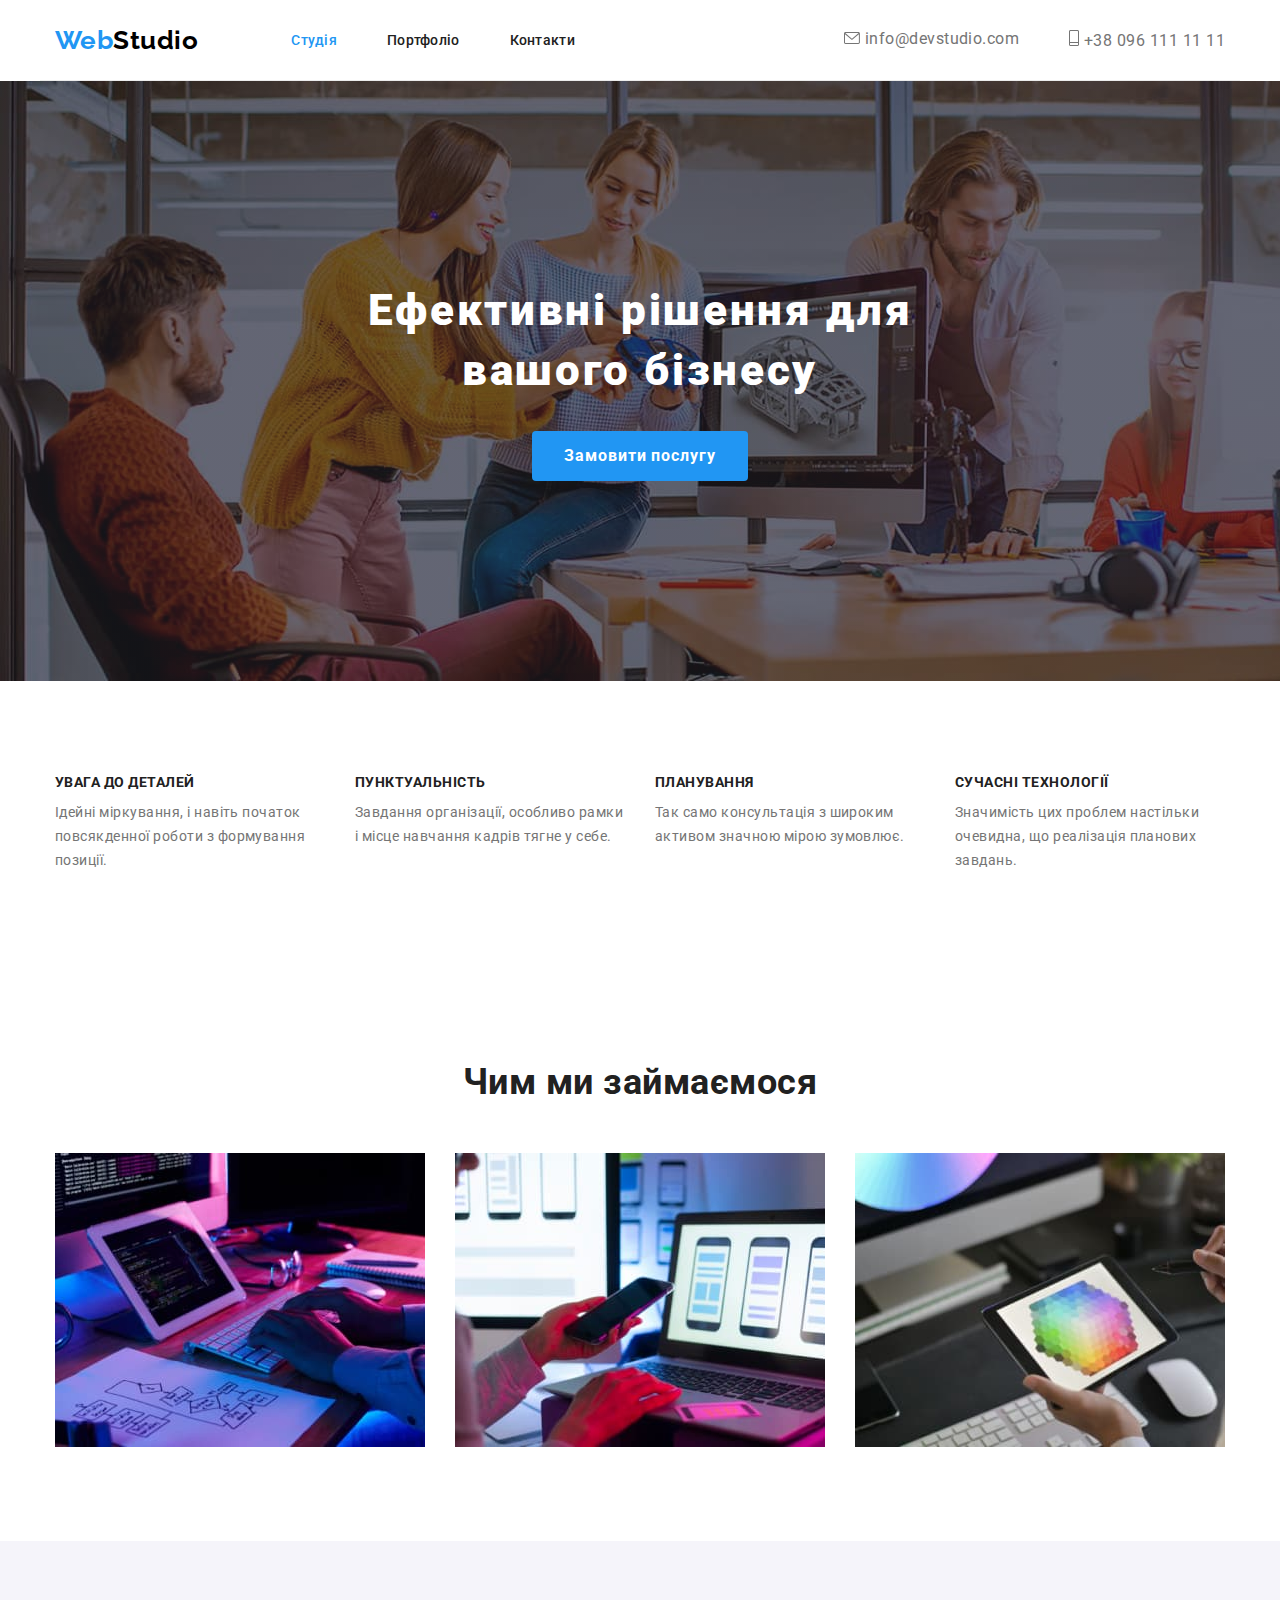
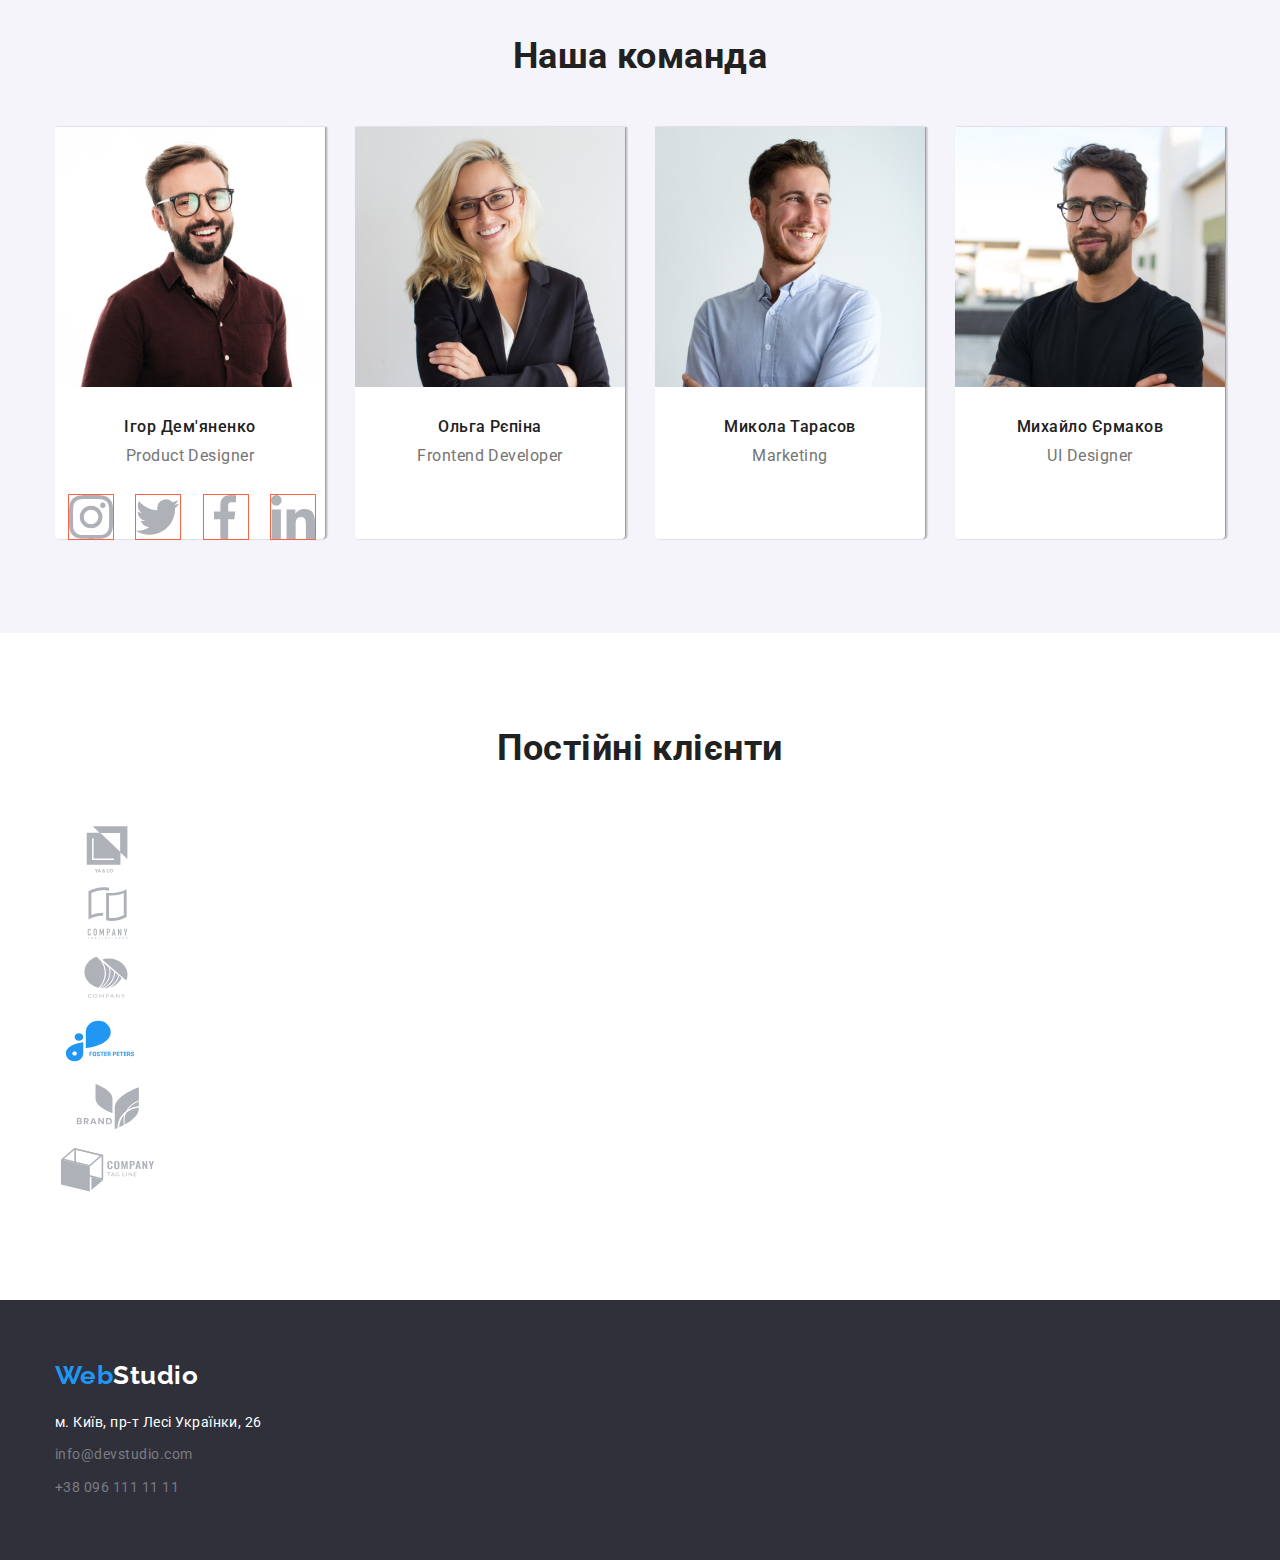
==== index.html @ 28a8addd "svg" ====
<!DOCTYPE html>
<html lang="uk">
  <head>
    <meta charset="UTF-8" />
    <meta http-equiv="X-UA-Compatible" content="IE=edge" />
    <meta name="viewport" content="width=device-width, initial-scale=1.0" />
    <title>Головна</title>
    <link
      href="https://fonts.googleapis.com/css2?family=Raleway:wght@700&family=Roboto:wght@400;500;700;900&display=swap"
      rel="stylesheet"
    />
    <link
      rel="stylesheet"
      href="https://cdnjs.cloudflare.com/ajax/libs/modern-normalize/1.1.0/modern-normalize.min.css"
    />
    <link rel="stylesheet" href="./css/styles.css" />
  </head>
  <body>
    <!--headline-->
    <header>
      <div class="container main-nav">
        <!-- container -->
        <!-- <nav> -->
        <a href="index.html" class="logo">
          Web<span class="logoheader">Studio</span>
        </a>
        <ul class="site-nav">
          <li class="item">
            <a href="index.html" class="link current">Студія</a>
          </li>
          <li class="item">
            <a href="portfolio.html" class="link">Портфоліо</a>
          </li>
          <li class="item">
            <a href="" class="link">Контакти</a>
          </li>
        </ul>
        <!-- </nav> -->
        <ul class="site-nav-contact">
          <li class="contact-nav">
            <svg width="16px" height="12px"><use href="./images/icons.svg#icon-envelope-1"></use></svg>
            <a href="mailto:info@devstudio.com" class="contact">
              info@devstudio.com</a
            >
          </li>
          <li class="contact-nav">
            <svg width="10px" height="16px"><use href="./images/icons.svg#icon-mob2"></use></svg>
            <a href="tel:+380961111111" class="contact">+38 096 111 11 11</a>
          </li>
        </ul>
      </div>
    </header>
    <!--герой-->
    <main>
      <section class="primary-hero">
        <div class="container">
          <h1 class="hero">Ефективні рішення для<br />вашого бізнесу</h1>
          <button type="button" class="hero-button">Замовити послугу</button>
        </div>
      </section>
      <!--main-->
      <section>
        <div class="container">
          <h2 class="visually-hidden">Наші переваги</h2>
          <ul class="advantage">
            <li class="advantage-item">
              <h3 class="title">УВАГА ДО ДЕТАЛЕЙ</h3>
              <p class="text">
                Ідейні міркування, і навіть початок повсякденної роботи з
                формування позиції.
              </p>
            </li>
            <li class="advantage-item">
              <h3 class="title">ПУНКТУАЛЬНІСТЬ</h3>
              <p class="text">
                Завдання організації, особливо рамки і місце навчання кадрів
                тягне у себе.
              </p>
            </li>
            <li class="advantage-item">
              <h3 class="title">ПЛАНУВАННЯ</h3>
              <p class="text">
                Так само консультація з широким активом значною мірою зумовлює.
              </p>
            </li>
            <li class="advantage-item">
              <h3 class="title">СУЧАСНІ ТЕХНОЛОГІЇ</h3>
              <p class="text">
                Значимість цих проблем настільки очевидна, що реалізація
                планових завдань.
              </p>
            </li>
          </ul>
        </div>
      </section>

      <!--specialization-->
      <section>
        <div class="container main-headline">
          <h2 class="headline">Чим ми займаємося</h2>
          <ul class="images-work">
            <li class="images-work-item">
              <img src="images/komp1.jpg" alt="комп'ютер" width="370" />
            </li>
            <li class="images-work-item">
              <img src="images/nout2.jpg" alt="ноутбук" width="370" />
            </li>
            <li class="images-work-item">
              <img src="images/planshet3.jpg" alt="планшет" width="370" />
            </li>
          </ul>
        </div>
      </section>
      <!--people-->
      <section class="t-person">
        <!-- <section class="team"> -->
        <div class="container">
          <h2 class="headline">Наша команда</h2>
          <ul class="team">
            <li class="team-person">
              <!-- <div clas="team-thumb"> -->
              <img
                src="images/demyanenko4.jpg"
                alt="Ігор Дем'яненко"
                width="270"
              />
              <h3 class="person-name">Ігор Дем'яненко</h3>
              <p class="position">Product Designer</p>
<!-- <div class=""> -->
              <ul class="network">
                <li class="item-network"> 
                  
                     <svg width="44px" height="44px">
                      <use href="./images/icons.svg#icon-instagram1">
                      </use> 
                   </svg>
                
                </li>

               
                  <li class="item-network"> 
                    <svg width="44px" height="44px">
                        <use href="./images/icons.svg#icon-tvitter2">
                        </use> 
                     </svg>
                  </li>
                  <li class="item-network"> 
                    <svg width="44px" height="44px">
                        <use href="./images/icons.svg#icon-facebook3">
                        </use> 
                     </svg>
                  </li>
                  <li class="item-network">
                  <svg width="44px" height="44px">
                    <use href="./images/icons.svg#icon-linkedin4">
                    </use> 
                 </svg>
              </li>

<!-- </div> -->

              </ul>  
            <!-- </div> -->








            </li>
            <li class="team-person">
              <img src="images/repina1.jpg" alt="Ольга Рєпіна" width="270" />
              <h3 class="person-name">Ольга Рєпіна</h3>
              <p class="position">Frontend Developer</p>
            </li>
            <li class="team-person">
              <img src="images/tarasov2.jpg" alt="Микола Тарасов" width="270" />
              <h3 class="person-name">Микола Тарасов</h3>
              <p class="position">Marketing</p>
            </li>
            <li class="team-person">
              <img
                src="images/yermakov3.jpg"
                alt="Михайло Єрмаков"
                width="270"
              />
              <h3 class="person-name">Михайло Єрмаков</h3>
              <p class="position">UI Designer</p>
            </li>
          </ul>
        </div>
      </section>



      <section>
        <div class="container">
          <h2 class="headline">Постійні клієнти</h2>
            <ul class="customers">
            <li clas="item-customers"> 
              <svg class="logo-customers" width="106px" height="60px">
                  <use href="./images/icons.svg#icon-Logo1">
                  </use> 
               </svg>
            </li>
            <li clas="item-customers"> 
              <svg class="logo-customers" width="106px" height="60px">
                  <use href="./images/icons.svg#icon-Logo2">
                  </use> 
               </svg>
            </li>  
            <li clas="item-customers"> 
              <svg class="logo-customers" width="106px" height="60px">
                  <use href="./images/icons.svg#icon-Logo3">
                  </use> 
               </svg>
            </li> 
            <li clas="item-customers"> 
              <svg class="logo-customers" width="106px" height="60px">
                  <use href="./images/icons.svg#icon-Logo4">
                  </use> 
               </svg>
            </li> 
            <li clas="item-customers"> 
              <svg class="logo-customers" width="106px" height="60px">
                  <use href="./images/icons.svg#icon-Logo5">
                  </use> 
               </svg>
            </li> 
            <li clas="item-customers"> 
              <svg class="logo-customers" width="106px" height="60px">
                  <use href="./images/icons.svg#icon-Logo6">
                  </use> 
               </svg>
            </li> 


              </div>
      </section> 



    </main>
    <!--footer-->
    <footer class="footer">
      <div class="container cont-footer">
        <p class="logo">Web<span class="logofooter">Studio</span></p>
        <address class="address">
          <ul>
            <li>
              <p class="addressfooter">м. Київ, пр-т Лесі Українки, 26</p>
            </li>
            <li>
              <a href="mailto:info@devstudio.com" class="contactfooter">
                info@devstudio.com
              </a>
            </li>
            <li>
              <a href="tel:+380961111111" class="contactfooter-tel"
                >+38 096 111 11 11
              </a>
            </li>
          </ul>
        </address>
      </div>
    </footer>
  </body>
</html>
---- css/styles.css ----
body {
  color: #757575;
  letter-spacing: 0.03em;
  background-color: #ffffff;
  font-family: Roboto, sans-serif;
  border: 0;
  margin: 0;
}

.container {
  margin-left: auto;
  margin-right: auto;
  width: 1200px;
  padding-left: 15px;
  padding-right: 15px;
}

.main-nav {
  display: flex;
  align-items: center;
  border-bottom: 1px solid #ececec;
  margin: auto;
  width: 1200px;
}
img {
  display: block;
  max-width: 100%;
  height: auto;
}

section {
  padding-top: 94px;
  padding-bottom: 94px;
}
ul,
p,
h2 {
  padding: 0;
  margin: 0;
  list-style: none;
}

.link,
.logo,
.contact,
.logofooter,
.contactfooter,
.contactfooter-tel {
  text-decoration: none;
}
:root {
  /* основний колір */
  --title-color: #212121;

  /* колір герой */
  --hero-color: #ffffff;

  /* акцент колір */
  --accent-color: #2196f3;

  /* color fon hero */
  --background-color-hero: #2f303a;

  /* fon doka color*/
  --bg-color: #f5f4fa;

  --item-work-gap: 30px;
}
.site-nav .link.current {
  color: var(--accent-color);
}
.site-nav .item {
  margin-right: 50px;
}
.site-nav .item:last-child {
  margin-right: 0;
}
.site-nav {
  display: flex;
  margin-left: 93px;
  font-weight: 500;
  font-size: 14px;
  line-height: 1, 14;
  letter-spacing: 0.02em;
}
.logo {
  color: var(--accent-color);
  font-family: "Raleway";
  font-weight: 700;
  font-size: 26px;
  line-height: 1.19;
}
.logoheader {
  color: #000000;
}

.link {
  color: var(--title-color);
  padding: 32px 0;
  display: block;
}
.site-nav-contact {
  display: flex;
  margin-left: auto;
}
.site-nav-contact .contact-nav + .contact-nav {
  margin-left: 50px;
}
.contact {
  color: var(--text-color);
  padding: 32px 0;
}

.footer {
  background-color: var(--background-color-hero);
}
.link:hover,
.link:focus,
.contact:hover,
.contact:focus {
  color: var(--accent-color);
  cursor: pointer;
}
.button-portfolio:hover,
.button-portfolio:focus {
  color: var(--hero-color);
  background-color: var(--accent-color);
  cursor: pointer;
}
.headline {
  margin-top: 0;
  margin-bottom: 50px;
  color: var(--title-color);
  font-weight: 700;
  font-size: 36px;
  line-height: 1.17;
  text-align: center;
}
.primary-hero {
  text-align: center;
  background-color: var(--background-color-hero);
  padding: 200px 0;
  height: 600px;
  max-width: 1600px;
  margin-left: auto;
  margin-right: auto;
  background-image: linear-gradient(
      to right,
      rgba(47, 48, 58, 0.4),
      rgba(47, 48, 58, 0.4)
    ),
    url("../images/hero.jpg");
}

.hero {
  margin-bottom: 0;
  margin-top: 0;
  color: var(--hero-color);
  font-weight: 900;
  font-size: 44px;
  line-height: 1.36;
  letter-spacing: 0.06em;
  text-align: center;
}
.hero-button {
  padding: 10px 32px;
  margin-top: 30px;
  font-family: Roboto, sans-serif;
  cursor: pointer;
  color: var(--hero-color);
  background-color: var(--accent-color);
  border: var(--accent-color);
  font-weight: 700;
  font-size: 16px;
  line-height: 1.88;
  letter-spacing: 0.06em;
  border-radius: 4px;
}

.hero-button:hover,
.hero-button:focus {
  background-color: #188ce8;
  border: #188ce8;
}
.images-work {
  display: flex;
  justify-content: center;
}
.images-work-item {
  margin-right: 30px;
}
.images-work-item:nth-child(3n) {
  margin-right: 0;
}
.team {
  display: flex;
}
.team-person {
  background-color: var(--hero-color);
  border: 0;
  border-radius: 0px 0px 4px 4px;
  margin-right: 30px;
  box-shadow: 1px 0px 2px rgba(0, 0, 0, 0.2), 1px 0px 1px rgba(0, 0, 0, 0.14),
    3px 0px 1px rgba(0, 0, 0, 0.12);
}
.team-person:nth-child(4n) {
  margin-right: 0;
}
.advantage {
  display: flex;
}
.advantage-item {
  width: 270px;
  margin-right: 30px;
}
.advantage-item:nth-child(4n) {
  margin-right: 0;
}
.person-name {
  margin-top: 30px;
  margin-bottom: 0;
  color: var(--title-color);
  font-weight: 500;
  font-size: 16px;
  line-height: 1.19;
  text-align: center;
}
.position {
  margin-top: 10px;
  margin-bottom: 30px;
  color: var(--text-color);
  font-size: 16px;
  line-height: 1.19;
  text-align: center;
}
.project-name {
  color: var(--title-color);
  font-weight: 700;
  font-size: 18px;
  line-height: 2;
  letter-spacing: 0.06em;
}
.project-example {
  color: var(--text-color);
  font-size: 16px;
  line-height: 1.88;
  margin-top: 4px;
}
/* logofooter*/
.logofooter {
  color: #ffffff;
  font-family: "Raleway";
  font-weight: 700;
  font-size: 26px;
  line-height: 1.19;
}

.logoweb {
  color: var(--accent-color);
}
.contactfooter {
  display: inline-block;
  color: #ffffff60;
  font-size: 14px;
  line-height: 1.71;
  margin-bottom: 9px;
  border: 0;
}
.addressfooter {
  color: #ffffff;
  font-size: 14px;
  line-height: 1.71;
  margin: 0;
  margin-bottom: 9px;
  display: inline-block;
  border: 0;
}
.address {
  margin-top: 20px;
  font-style: normal;
}
.button-portfolio {
  padding: 6px 22px;
  font-family: Roboto, sans-serif;
  color: var(--title-color);
  background-color: var(--bg-color);
  font-weight: 500;
  font-size: 16px;
  line-height: 1.63;
  border: 0;
  border-radius: 4px;
  box-shadow: 0 4px 4px 0 rgba(0, 0, 0, 25%);
}
.main-bt-portfolio {
  margin-bottom: 50px;
}
.bt-portfolio > .main-bt-portfolio:not(:last-child) {
  margin-right: 8px;
}
.title {
  margin-top: 0;
  margin-bottom: 10px;
  color: var(--title-color);
  font-weight: 700;
  font-size: 14px;
  line-height: 1.14;
}
.text {
  margin-top: 0;
  margin-bottom: 0;
  font-size: 14px;
  line-height: 1.71;
}
.visually-hidden {
  position: absolute;
  white-space: nowrap;
  width: 1px;
  height: 1px;
  overflow: hidden;
  border: 0;
  padding: 0;
  clip: rect(0 0 0 0);
  clip-path: inset(50%);
  margin: -1px;
}
.bt-portfolio {
  display: flex;
  justify-content: center;
}
.work {
  display: flex;
  flex-wrap: wrap;
  padding: 0;
  margin: 0;
  margin-left: calc(-1 * var(--item-work-gap));
  margin-top: calc(-1 * var(--item-work-gap));
}

.item-work {
  flex-basis: calc(100% / 3 - var(--item-work-gap));
  margin-left: var(--item-work-gap);
  margin-top: var(--item-work-gap);
}
.work-name {
  padding: 20px 24px;
}

.card {
  border: 1px solid #eeeeee;
}

.footer {
  margin-left: auto;
  margin-right: auto;
  max-width: 1600px;
}
.t-person {
  background-color: var(--bg-color);
  max-width: 1600px;
  margin-left: auto;
  margin-right: auto;
}
.cont-footer {
  padding-top: 60px;
  padding-bottom: 60px;
}
.contactfooter-tel {
  display: inline-block;
  color: #ffffff60;
  font-size: 14px;
  line-height: 1.71;
  /* padding-topm: 9px; */
  border: 0;
}
.contactfooter:hover,
.contactfooter:focus,
.contactfooter-tel:hover,
.contactfooter-tel:focus {
  cursor: pointer;
  color: #ffffff;
}
.network {
  display: flex;
}
.item-network {
  margin: auto;
  width: 44px;
  height: 44px;
  outline: 1px solid tomato;
  margin-right: 10px;
}
.item-network:ntn-child(4n) {
  margin-right: 0;
}

/* .customers {
  display: flex;
  margin-left: auto;
  margin-right: auto;
}
.item-customers {
  display: flex;
  width: 170px;
  height: 92px;
  border: 1px #afb1b8;
  border-radius: 4px;
  margin-right: 30px;
  
}

.item-customers:ntn-child(6n) {
  margin-right: 0;
}  
.logo-customers {
  display: flex;
  width: 170px;
  height: 92px;
  border: 1px #afb1b8;
  border-radius: 4px;
  margin-right: 30px;
} */

/* <!-- li clas=""> 
<svg class="" width="20px" height="16px">
    <use href="./images/icons.svg#icon-tvitter2">
    </use> 
 </svg>
</li>
<li clas=""> 
<svg class="" width="10px" height="20px">
    <use href="./images/icons.svg#icon-facebook3">
    </use> 
 </svg>
</li>
<li clas=""> 
<svg class="" width="20px" height="20px">
    <use href="./images/icons.svg#icon-linkedin4">
    </use> 
 </svg>
</li>  --> */
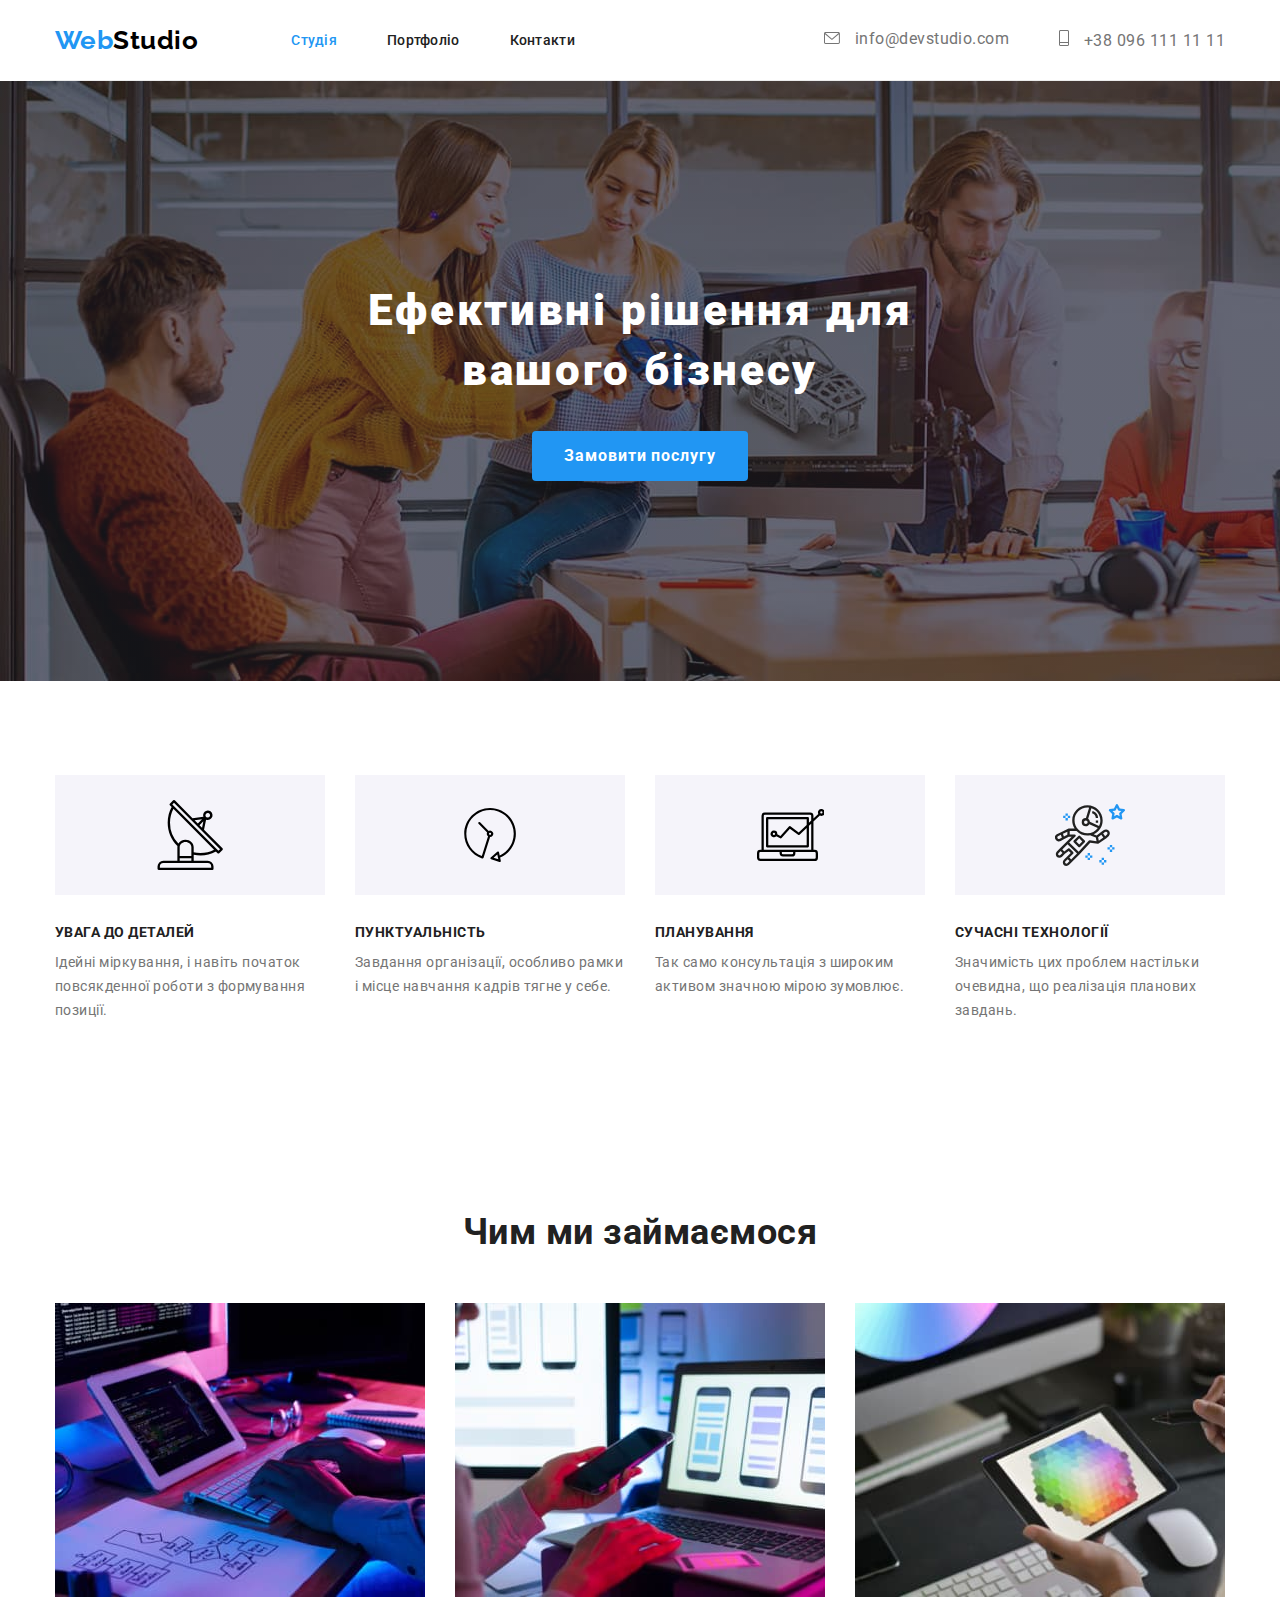
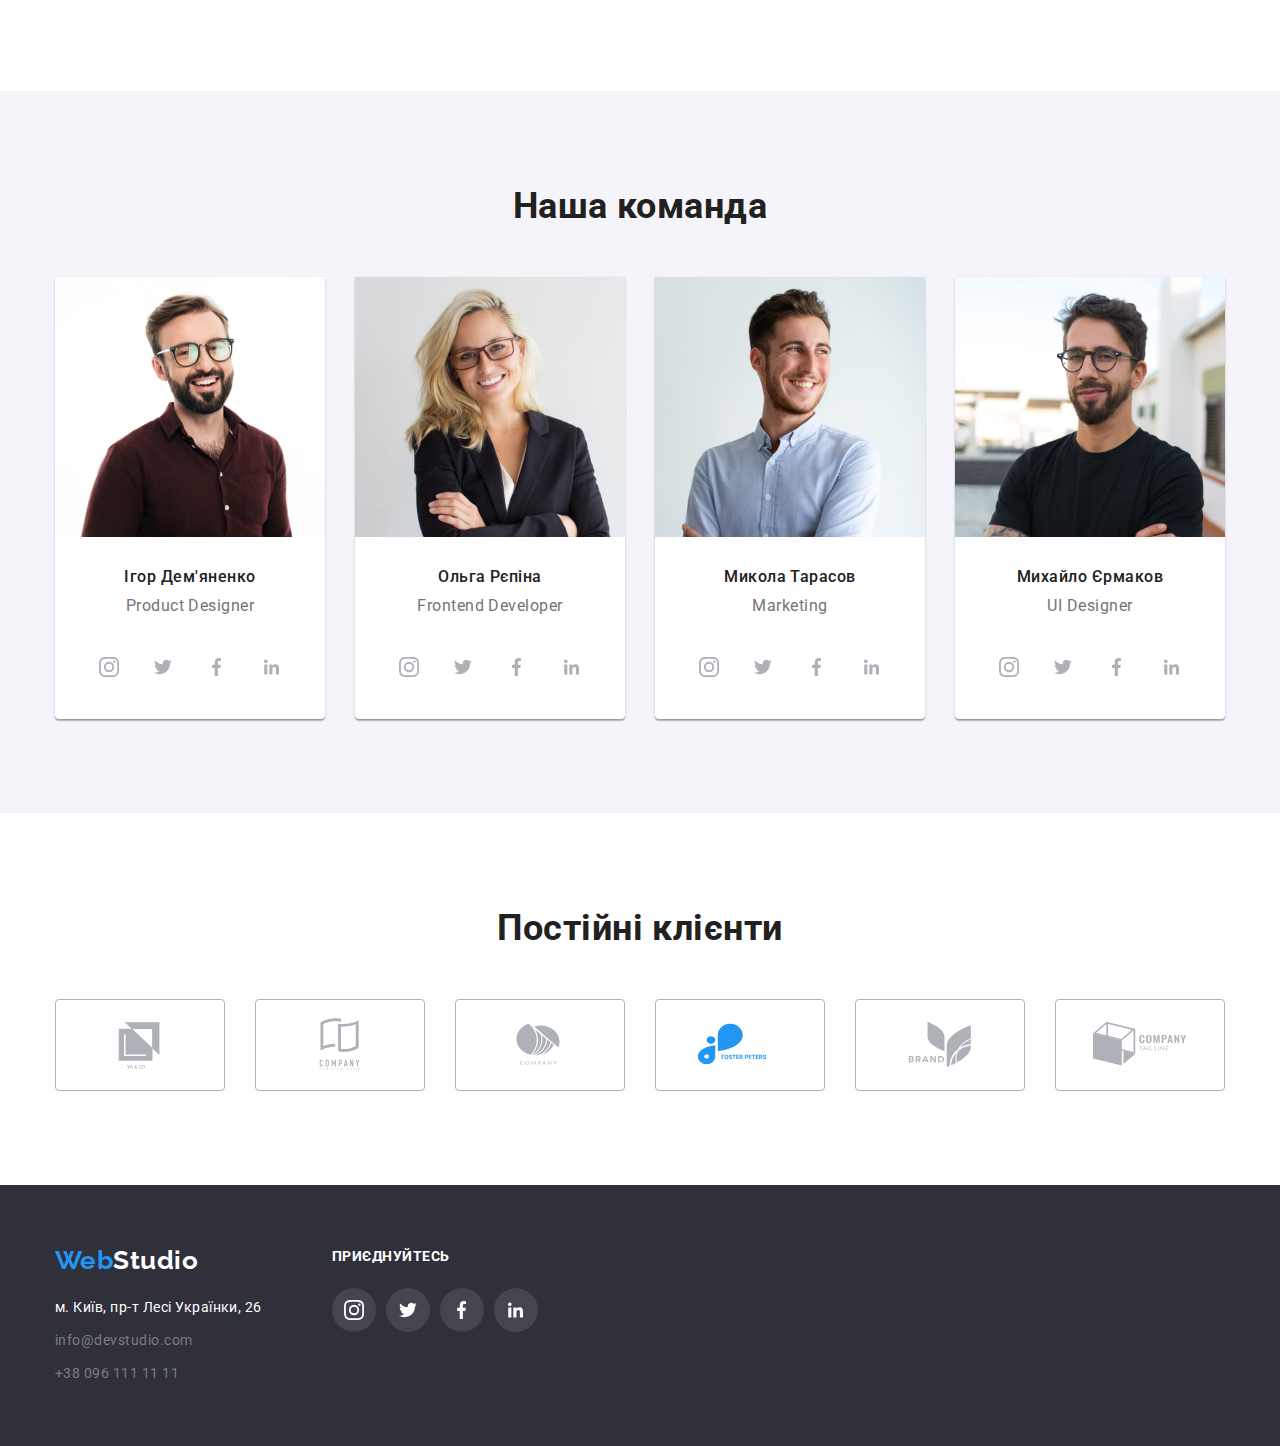
==== commit 5f353b09: "prefinal" ====
--- a/index.html
+++ b/index.html
@@ -38,13 +38,17 @@
         <!-- </nav> -->
         <ul class="site-nav-contact">
           <li class="contact-nav">
-            <svg width="16px" height="12px"><use href="./images/icons.svg#icon-envelope-1"></use></svg>
+            <svg class="contact-top" width="16px" height="12px">
+              <use href="./images/icons.svg#icon-envelope-1"></use>
+            </svg>
             <a href="mailto:info@devstudio.com" class="contact">
               info@devstudio.com</a
             >
           </li>
           <li class="contact-nav">
-            <svg width="10px" height="16px"><use href="./images/icons.svg#icon-mob2"></use></svg>
+            <svg class="contact-top" width="10px" height="16px">
+              <use href="./images/icons.svg#icon-mob2"></use>
+            </svg>
             <a href="tel:+380961111111" class="contact">+38 096 111 11 11</a>
           </li>
         </ul>
@@ -64,31 +68,63 @@
           <h2 class="visually-hidden">Наші переваги</h2>
           <ul class="advantage">
             <li class="advantage-item">
-              <h3 class="title">УВАГА ДО ДЕТАЛЕЙ</h3>
-              <p class="text">
-                Ідейні міркування, і навіть початок повсякденної роботи з
-                формування позиції.
-              </p>
+              <div class="thumb">
+                <div class="thumb-advantage">
+                  <svg class="picture" width="70px" height="70px">
+                    <use href="./images/icons.svg#icon-antena1"></use>
+                  </svg>
+                </div>
+                <h3 class="title">УВАГА ДО ДЕТАЛЕЙ</h3>
+                <p class="text">
+                  Ідейні міркування, і навіть початок повсякденної роботи з
+                  формування позиції.
+                </p>
+              </div>
             </li>
             <li class="advantage-item">
-              <h3 class="title">ПУНКТУАЛЬНІСТЬ</h3>
-              <p class="text">
-                Завдання організації, особливо рамки і місце навчання кадрів
-                тягне у себе.
-              </p>
-            </li>
+              <div class="thumb">
+                <div class="thumb-advantage">
+                  <svg class="picture" width="70px" height="54px">
+                    <use href="./images/icons.svg#icon-watch2"></use>
+                  </svg>
+                </div>
+                <h3 class="title">ПУНКТУАЛЬНІСТЬ</h3>
+                <p class="text">
+                  Завдання організації, особливо рамки і місце навчання кадрів
+                  тягне у себе.
+                </p>
+              </div>
+            </li>
+
             <li class="advantage-item">
-              <h3 class="title">ПЛАНУВАННЯ</h3>
-              <p class="text">
-                Так само консультація з широким активом значною мірою зумовлює.
-              </p>
-            </li>
+              <div class="thumb">
+                <div class="thumb-advantage">
+                  <svg class="picture" width="67px" height="70px">
+                    <use href="./images/icons.svg#icon-monitor3"></use>
+                  </svg>
+                </div>
+                <h3 class="title">ПЛАНУВАННЯ</h3>
+                <p class="text">
+                  Так само консультація з широким активом значною мірою
+                  зумовлює.
+                </p>
+              </div>
+            </li>
+
             <li class="advantage-item">
-              <h3 class="title">СУЧАСНІ ТЕХНОЛОГІЇ</h3>
-              <p class="text">
-                Значимість цих проблем настільки очевидна, що реалізація
-                планових завдань.
-              </p>
+              <div class="thumb">
+                <div class="thumb-advantage">
+                  <svg class="picture" width="70px" height="70px">
+                    <use href="./images/icons.svg#icon-astronaut4"></use>
+                  </svg>
+                </div>
+
+                <h3 class="title">СУЧАСНІ ТЕХНОЛОГІЇ</h3>
+                <p class="text">
+                  Значимість цих проблем настільки очевидна, що реалізація
+                  планових завдань.
+                </p>
+              </div>
             </li>
           </ul>
         </div>
@@ -113,12 +149,11 @@
       </section>
       <!--people-->
       <section class="t-person">
-        <!-- <section class="team"> -->
         <div class="container">
           <h2 class="headline">Наша команда</h2>
+
           <ul class="team">
             <li class="team-person">
-              <!-- <div clas="team-thumb"> -->
               <img
                 src="images/demyanenko4.jpg"
                 alt="Ігор Дем'яненко"
@@ -126,59 +161,89 @@
               />
               <h3 class="person-name">Ігор Дем'яненко</h3>
               <p class="position">Product Designer</p>
-<!-- <div class=""> -->
+
               <ul class="network">
-                <li class="item-network"> 
-                  
-                     <svg width="44px" height="44px">
-                      <use href="./images/icons.svg#icon-instagram1">
-                      </use> 
-                   </svg>
-                
-                </li>
-
-               
-                  <li class="item-network"> 
-                    <svg width="44px" height="44px">
-                        <use href="./images/icons.svg#icon-tvitter2">
-                        </use> 
-                     </svg>
-                  </li>
-                  <li class="item-network"> 
-                    <svg width="44px" height="44px">
-                        <use href="./images/icons.svg#icon-facebook3">
-                        </use> 
-                     </svg>
-                  </li>
-                  <li class="item-network">
-                  <svg width="44px" height="44px">
-                    <use href="./images/icons.svg#icon-linkedin4">
-                    </use> 
-                 </svg>
-              </li>
-
-<!-- </div> -->
-
-              </ul>  
-            <!-- </div> -->
-
-
-
-
-
-
-
-
+                <li class="item-network">
+                  <svg class="logo-network" width="20px" height="20px">
+                    <use href="./images/icons.svg#icon-instagram1"></use>
+                  </svg>
+                </li>
+
+                <li class="item-network">
+                  <svg class="logo-network" width="20px" height="16px">
+                    <use href="./images/icons.svg#icon-tvitter2"></use>
+                  </svg>
+                </li>
+                <li class="item-network">
+                  <svg class="logo-network" width="10px" height="20px">
+                    <use href="./images/icons.svg#icon-facebook3"></use>
+                  </svg>
+                </li>
+                <li class="item-network">
+                  <svg class="logo-network" width="15px" height="20px">
+                    <use href="./images/icons.svg#icon-linkedin4"></use>
+                  </svg>
+                </li>
+              </ul>
             </li>
             <li class="team-person">
               <img src="images/repina1.jpg" alt="Ольга Рєпіна" width="270" />
               <h3 class="person-name">Ольга Рєпіна</h3>
               <p class="position">Frontend Developer</p>
-            </li>
+
+              <ul class="network">
+                <li class="item-network">
+                  <svg class="logo-network" width="20px" height="20px">
+                    <use href="./images/icons.svg#icon-instagram1"></use>
+                  </svg>
+                </li>
+
+                <li class="item-network">
+                  <svg class="logo-network" width="20px" height="16px">
+                    <use href="./images/icons.svg#icon-tvitter2"></use>
+                  </svg>
+                </li>
+                <li class="item-network">
+                  <svg class="logo-network" width="10px" height="20px">
+                    <use href="./images/icons.svg#icon-facebook3"></use>
+                  </svg>
+                </li>
+                <li class="item-network">
+                  <svg class="logo-network" width="15px" height="20px">
+                    <use href="./images/icons.svg#icon-linkedin4"></use>
+                  </svg>
+                </li>
+              </ul>
+            </li>
+
             <li class="team-person">
               <img src="images/tarasov2.jpg" alt="Микола Тарасов" width="270" />
               <h3 class="person-name">Микола Тарасов</h3>
               <p class="position">Marketing</p>
+
+              <ul class="network">
+                <li class="item-network">
+                  <svg class="logo-network" width="20px" height="20px">
+                    <use href="./images/icons.svg#icon-instagram1"></use>
+                  </svg>
+                </li>
+
+                <li class="item-network">
+                  <svg class="logo-network" width="20px" height="16px">
+                    <use href="./images/icons.svg#icon-tvitter2"></use>
+                  </svg>
+                </li>
+                <li class="item-network">
+                  <svg class="logo-network" width="10px" height="20px">
+                    <use href="./images/icons.svg#icon-facebook3"></use>
+                  </svg>
+                </li>
+                <li class="item-network">
+                  <svg class="logo-network" width="15px" height="20px">
+                    <use href="./images/icons.svg#icon-linkedin4"></use>
+                  </svg>
+                </li>
+              </ul>
             </li>
             <li class="team-person">
               <img
@@ -188,82 +253,126 @@
               />
               <h3 class="person-name">Михайло Єрмаков</h3>
               <p class="position">UI Designer</p>
+              <ul class="network">
+                <li class="item-network">
+                  <svg class="logo-network" width="20px" height="20px">
+                    <use href="./images/icons.svg#icon-instagram1"></use>
+                  </svg>
+                </li>
+
+                <li class="item-network">
+                  <svg class="logo-network" width="20px" height="16px">
+                    <use href="./images/icons.svg#icon-tvitter2"></use>
+                  </svg>
+                </li>
+                <li class="item-network">
+                  <svg class="logo-network" width="10px" height="20px">
+                    <use href="./images/icons.svg#icon-facebook3"></use>
+                  </svg>
+                </li>
+                <li class="item-network">
+                  <svg class="logo-network" width="15px" height="20px">
+                    <use href="./images/icons.svg#icon-linkedin4"></use>
+                  </svg>
+                </li>
+              </ul>
             </li>
           </ul>
         </div>
       </section>
-
-
 
       <section>
         <div class="container">
           <h2 class="headline">Постійні клієнти</h2>
-            <ul class="customers">
-            <li clas="item-customers"> 
-              <svg class="logo-customers" width="106px" height="60px">
-                  <use href="./images/icons.svg#icon-Logo1">
-                  </use> 
-               </svg>
-            </li>
-            <li clas="item-customers"> 
-              <svg class="logo-customers" width="106px" height="60px">
-                  <use href="./images/icons.svg#icon-Logo2">
-                  </use> 
-               </svg>
-            </li>  
-            <li clas="item-customers"> 
-              <svg class="logo-customers" width="106px" height="60px">
-                  <use href="./images/icons.svg#icon-Logo3">
-                  </use> 
-               </svg>
-            </li> 
-            <li clas="item-customers"> 
-              <svg class="logo-customers" width="106px" height="60px">
-                  <use href="./images/icons.svg#icon-Logo4">
-                  </use> 
-               </svg>
-            </li> 
-            <li clas="item-customers"> 
-              <svg class="logo-customers" width="106px" height="60px">
-                  <use href="./images/icons.svg#icon-Logo5">
-                  </use> 
-               </svg>
-            </li> 
-            <li clas="item-customers"> 
-              <svg class="logo-customers" width="106px" height="60px">
-                  <use href="./images/icons.svg#icon-Logo6">
-                  </use> 
-               </svg>
-            </li> 
-
-
-              </div>
-      </section> 
-
-
-
+          <ul class="customers">
+            <li class="item-customers">
+              <svg class="logo-customers" width="106px" height="60px">
+                <use href="./images/icons.svg#icon-Logo1"></use>
+              </svg>
+            </li>
+            <li class="item-customers">
+              <svg class="logo-customers" width="106px" height="60px">
+                <use href="./images/icons.svg#icon-Logo2"></use>
+              </svg>
+            </li>
+            <li class="item-customers">
+              <svg class="logo-customers" width="106px" height="60px">
+                <use href="./images/icons.svg#icon-Logo3"></use>
+              </svg>
+            </li>
+            <li class="item-customers">
+              <svg class="logo-customers" width="106px" height="60px">
+                <use href="./images/icons.svg#icon-Logo4"></use>
+              </svg>
+            </li>
+            <li class="item-customers">
+              <svg class="logo-customers" width="106px" height="60px">
+                <use href="./images/icons.svg#icon-Logo5"></use>
+              </svg>
+            </li>
+            <li class="item-customers">
+              <svg class="logo-customers" width="106px" height="60px">
+                <use href="./images/icons.svg#icon-Logo6"></use>
+              </svg>
+            </li>
+          </ul>
+        </div>
+      </section>
     </main>
     <!--footer-->
     <footer class="footer">
       <div class="container cont-footer">
-        <p class="logo">Web<span class="logofooter">Studio</span></p>
-        <address class="address">
-          <ul>
-            <li>
-              <p class="addressfooter">м. Київ, пр-т Лесі Українки, 26</p>
-            </li>
-            <li>
-              <a href="mailto:info@devstudio.com" class="contactfooter">
-                info@devstudio.com
-              </a>
-            </li>
-            <li>
-              <a href="tel:+380961111111" class="contactfooter-tel"
-                >+38 096 111 11 11
-              </a>
-            </li>
-          </ul>
-        </address>
+        <ul class="footer-info">
+          <li class="info-address">
+            <p class="logo">Web<span class="logofooter">Studio</span></p>
+            <address class="address">
+              <ul>
+                <li>
+                  <p class="addressfooter">м. Київ, пр-т Лесі Українки, 26</p>
+                </li>
+                <li>
+                  <a href="mailto:info@devstudio.com" class="contactfooter">
+                    info@devstudio.com
+                  </a>
+                </li>
+                <li>
+                  <a href="tel:+380961111111" class="contactfooter-tel"
+                    >+38 096 111 11 11
+                  </a>
+                </li>
+              </ul>
+            </address>
+          </li>
+
+          <li>
+            <div>
+              <p class="join">ПРИЄДНУЙТЕСЬ</p>
+              <ul class="footer-network-link">
+                <li class="footer-network">
+                  <svg class="footer-logo-network" width="20px" height="20px">
+                    <use href="./images/icons.svg#icon-instagram1"></use>
+                  </svg>
+                </li>
+
+                <li class="footer-network">
+                  <svg class="footer-logo-network" width="20px" height="16px">
+                    <use href="./images/icons.svg#icon-tvitter2"></use>
+                  </svg>
+                </li>
+                <li class="footer-network">
+                  <svg class="footer-logo-network" width="10px" height="20px">
+                    <use href="./images/icons.svg#icon-facebook3"></use>
+                  </svg>
+                </li>
+                <li class="footer-network">
+                  <svg class="footer-logo-network" width="15px" height="20px">
+                    <use href="./images/icons.svg#icon-linkedin4"></use>
+                  </svg>
+                </li>
+              </ul>
+            </div>
+          </li>
+        </ul>
       </div>
     </footer>
   </body>
--- a/css/styles.css
+++ b/css/styles.css
@@ -49,6 +49,8 @@
   text-decoration: none;
 }
 :root {
+  --text-color: #757575;
+
   /* основний колір */
   --title-color: #212121;
 
@@ -64,8 +66,11 @@
   /* fon doka color*/
   --bg-color: #f5f4fa;
 
+  --logo-network-color: #afb1b8;
+
   --item-work-gap: 30px;
 }
+
 .site-nav .link.current {
   color: var(--accent-color);
 }
@@ -109,6 +114,15 @@
 .contact {
   color: var(--text-color);
   padding: 32px 0;
+}
+.contact-top {
+  fill: var(--text-color);
+  margin-right: 10px;
+}
+.contact-top:hover,
+.contact-top:focus {
+  cursor: pointer;
+  fill: var(--accent-color);
 }
 
 .footer {
@@ -200,17 +214,45 @@
   border: 0;
   border-radius: 0px 0px 4px 4px;
   margin-right: 30px;
-  box-shadow: 1px 0px 2px rgba(0, 0, 0, 0.2), 1px 0px 1px rgba(0, 0, 0, 0.14),
-    3px 0px 1px rgba(0, 0, 0, 0.12);
+  box-shadow: 0px 2px 1px 0 rgba(0, 0, 0, 0.2), 0px 1px 1px 0 rgba(0, 0, 0, 0.14),
+    0px 1px 3px 0 rgba(0, 0, 0, 0.12);
+
+  
 }
 .team-person:nth-child(4n) {
   margin-right: 0;
 }
+
+.thumb {
+  display: block;
+  border-radius: 4px;
+  width: 270px;
+  margin-left: var(--item-work-gap);
+  margin-top: var(--item-work-gap);
+}
+.thumb-advantage {
+  display: flex;
+  width: 270px;
+  height: 120px;
+  background-color: var(--bg-color);
+  margin-bottom: var(--item-work-gap);
+}
+.picture {
+  margin: auto;
+}
+
 .advantage {
   display: flex;
-}
+  padding: 0;
+  margin: 0;
+  margin-left: calc(-1 * var(--item-work-gap));
+  margin-top: calc(-1 * var(--item-work-gap));
+}
+
 .advantage-item {
+  display: block;
   width: 270px;
+
   margin-right: 30px;
 }
 .advantage-item:nth-child(4n) {
@@ -379,62 +421,89 @@
   cursor: pointer;
   color: #ffffff;
 }
+/* .network-person{
+  margin-left: auto;
+  margin-right: auto;
+} */
 .network {
   display: flex;
+  justify-content: center;
+  margin-bottom: var(--item-work-gap);
 }
 .item-network {
-  margin: auto;
+  display: flex;
   width: 44px;
   height: 44px;
-  outline: 1px solid tomato;
   margin-right: 10px;
-}
-.item-network:ntn-child(4n) {
+  fill: var(--logo-network-color);
+}
+.item-network:last-of-type {
   margin-right: 0;
 }
-
-/* .customers {
-  display: flex;
-  margin-left: auto;
-  margin-right: auto;
+.logo-network {
+  display: flex;
+  margin: auto;
+}
+.item-network:hover,
+.item-network:focus {
+  cursor: pointer;
+  fill: var(--hero-color);
+  border-radius: 50%;
+  background-color: var(--accent-color);
+}
+
+.customers {
+  display: flex;
+  margin: auto;
 }
 .item-customers {
   display: flex;
   width: 170px;
   height: 92px;
-  border: 1px #afb1b8;
+  border: 1px solid #afb1b8;
   border-radius: 4px;
-  margin-right: 30px;
-  
-}
-
-.item-customers:ntn-child(6n) {
-  margin-right: 0;
-}  
+}
+.item-customers:not(:last-child) {
+  margin-right: var(--item-work-gap);
+}
 .logo-customers {
   display: flex;
-  width: 170px;
-  height: 92px;
-  border: 1px #afb1b8;
-  border-radius: 4px;
-  margin-right: 30px;
-} */
-
-/* <!-- li clas=""> 
-<svg class="" width="20px" height="16px">
-    <use href="./images/icons.svg#icon-tvitter2">
-    </use> 
- </svg>
-</li>
-<li clas=""> 
-<svg class="" width="10px" height="20px">
-    <use href="./images/icons.svg#icon-facebook3">
-    </use> 
- </svg>
-</li>
-<li clas=""> 
-<svg class="" width="20px" height="20px">
-    <use href="./images/icons.svg#icon-linkedin4">
-    </use> 
- </svg>
-</li>  --> */+  margin: auto;
+}
+.footer-info {
+  display: flex;
+}
+.footer-network-link {
+  display: flex;
+}
+.info-address {
+  margin-right: 70px;
+}
+.footer-logo-network {
+  fill: var(--hero-color);
+  display: flex;
+  margin: auto;
+}
+.footer-network {
+  display: flex;
+  height: 44px;
+  width: 44px;
+  border-radius: 50%;
+  background-color: rgba(255, 255, 255, 0.1);
+}
+.footer-network:focus,
+.footer-network:hover {
+  cursor: pointer;
+  background-color: var(--accent-color);
+}
+
+.footer-network:not(:last-child) {
+  margin-right: 10px;
+}
+.join {
+  margin-bottom: 20px;
+  font-weight: 700;
+  font-size: 14px;
+  line-height: 1.63;
+  color: #ffffff;
+}
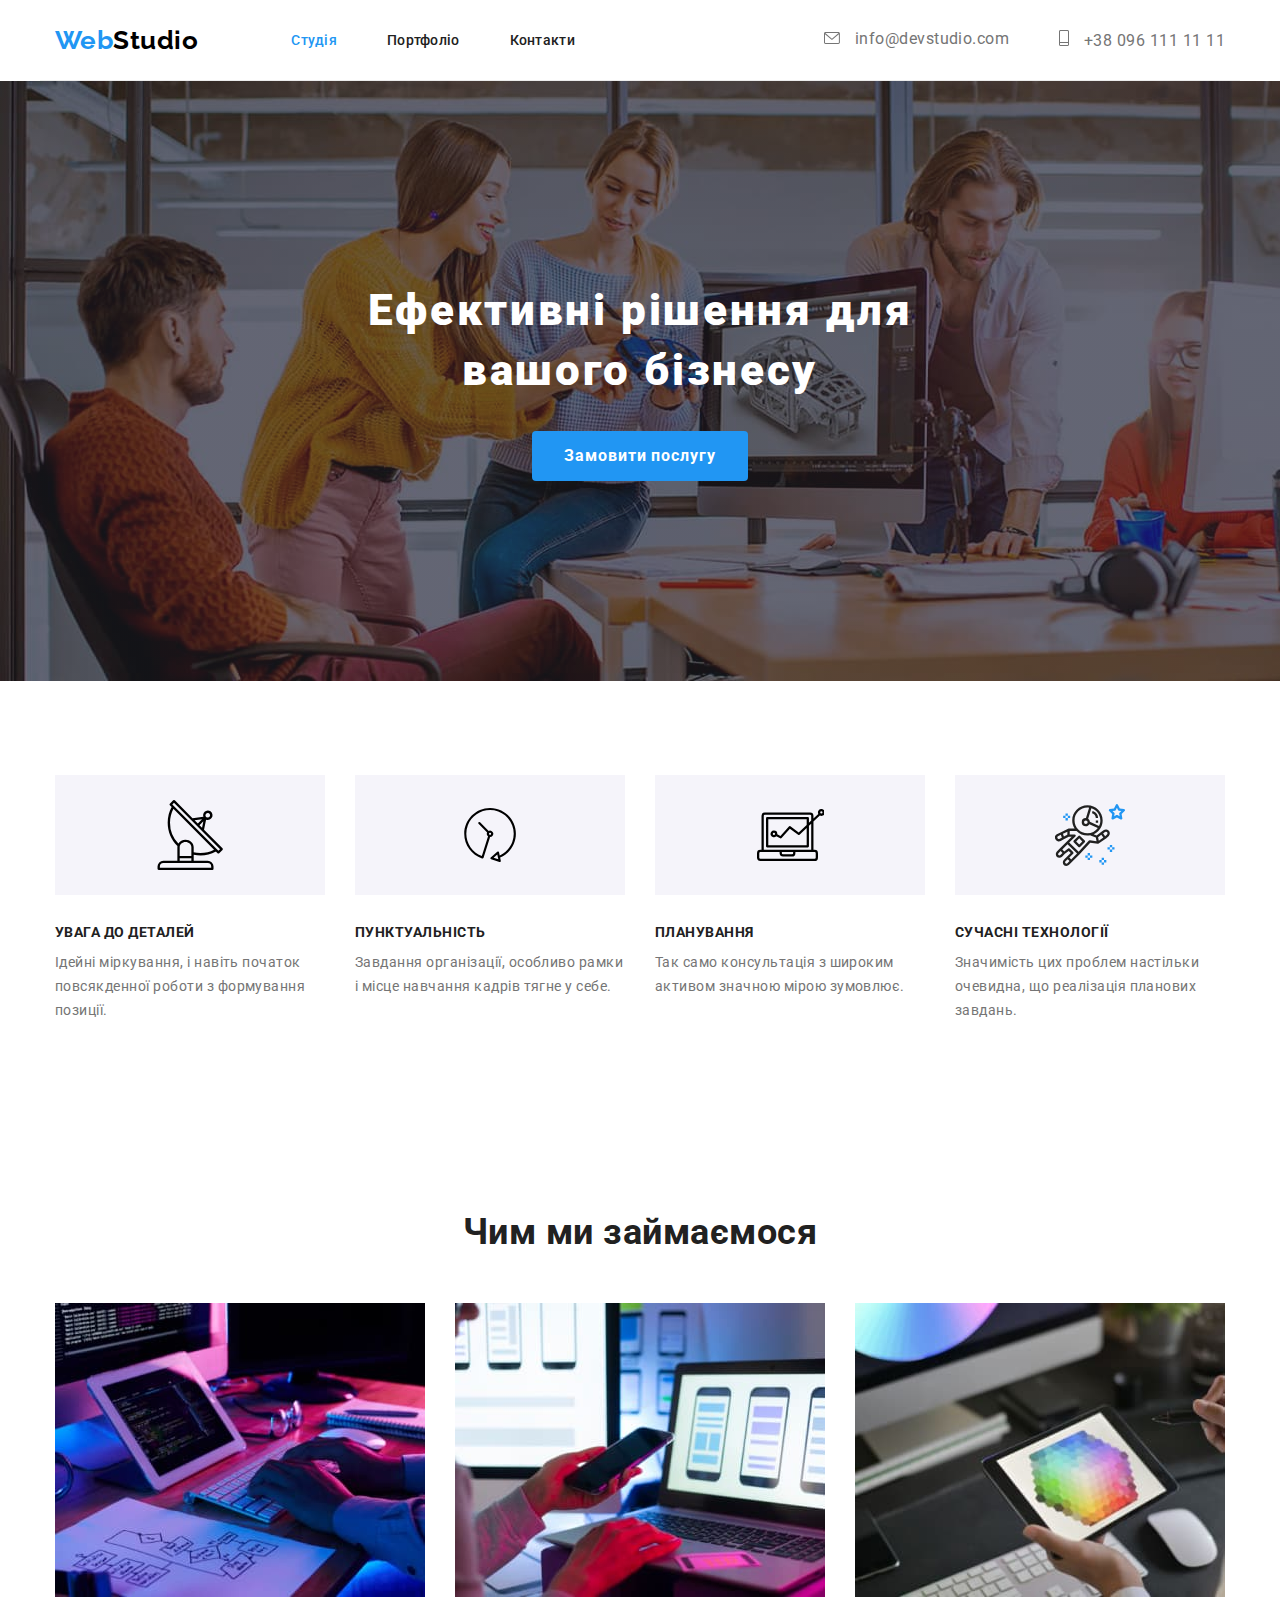
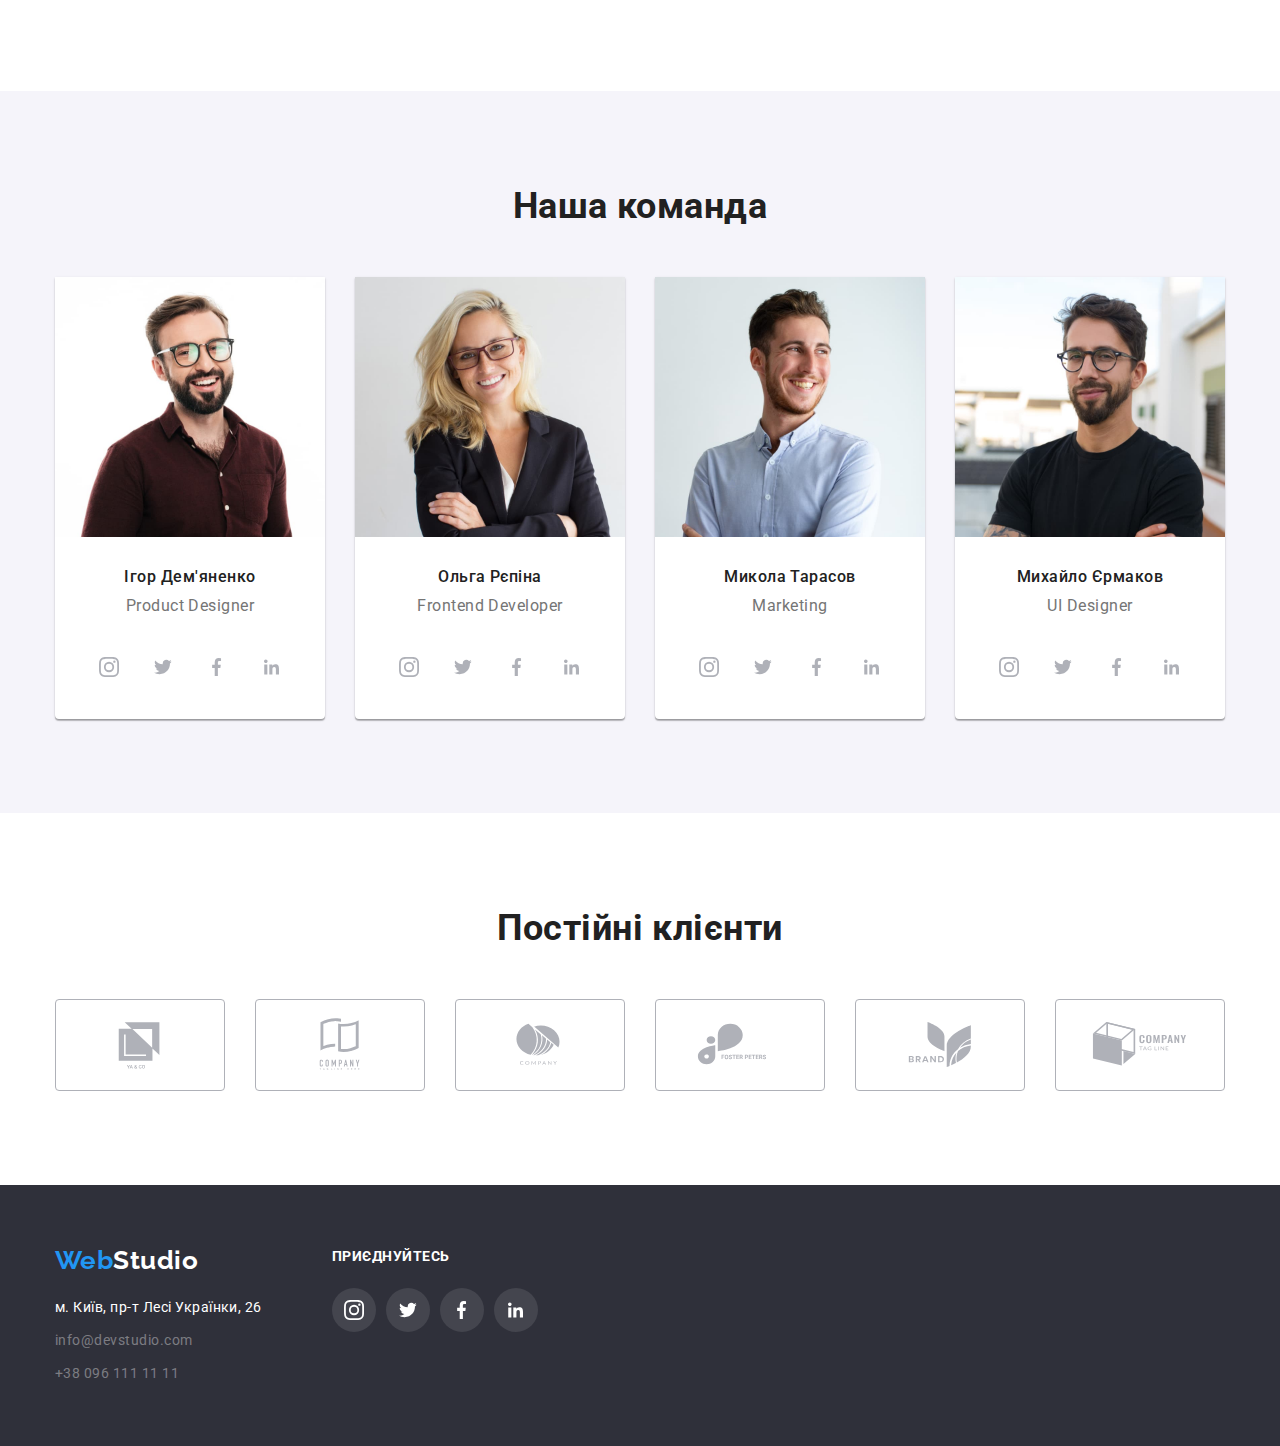
==== commit cd47de0b: "shadow" ====
--- a/index.html
+++ b/index.html
@@ -37,6 +37,7 @@
         </ul>
         <!-- </nav> -->
         <ul class="site-nav-contact">
+
           <li class="contact-nav">
             <svg class="contact-top" width="16px" height="12px">
               <use href="./images/icons.svg#icon-envelope-1"></use>
@@ -44,6 +45,7 @@
             <a href="mailto:info@devstudio.com" class="contact">
               info@devstudio.com</a
             >
+            
           </li>
           <li class="contact-nav">
             <svg class="contact-top" width="10px" height="16px">
@@ -286,34 +288,49 @@
           <h2 class="headline">Постійні клієнти</h2>
           <ul class="customers">
             <li class="item-customers">
-              <svg class="logo-customers" width="106px" height="60px">
-                <use href="./images/icons.svg#icon-Logo1"></use>
-              </svg>
-            </li>
-            <li class="item-customers">
+              <a href="" class="link-logo">
+                <svg class="logo-customers" width="106px" height="60px">
+                  <use href="./images/icons.svg#icon-Logo1"></use>
+                </svg>
+              </a>
+            </li>
+            <li class="item-customers">
+              <a href="" class="link-logo">
+
               <svg class="logo-customers" width="106px" height="60px">
                 <use href="./images/icons.svg#icon-Logo2"></use>
               </svg>
-            </li>
-            <li class="item-customers">
+
+              </a>
+            </li>
+            <li class="item-customers">
+              <a href="" class="link-logo">
               <svg class="logo-customers" width="106px" height="60px">
                 <use href="./images/icons.svg#icon-Logo3"></use>
               </svg>
-            </li>
-            <li class="item-customers">
+            </a>
+            </li>
+            <li class="item-customers">
+              <a href="" class="link-logo">
               <svg class="logo-customers" width="106px" height="60px">
                 <use href="./images/icons.svg#icon-Logo4"></use>
               </svg>
-            </li>
-            <li class="item-customers">
+              </a>
+            </li>
+            <li class="item-customers">
+              <a href="" class="link-logo">
               <svg class="logo-customers" width="106px" height="60px">
                 <use href="./images/icons.svg#icon-Logo5"></use>
               </svg>
-            </li>
-            <li class="item-customers">
+            </a>
+            </li>
+           
+            <li class="item-customers">
+               <a href="" class="link-logo">
               <svg class="logo-customers" width="106px" height="60px">
                 <use href="./images/icons.svg#icon-Logo6"></use>
               </svg>
+               </a>
             </li>
           </ul>
         </div>
--- a/css/styles.css
+++ b/css/styles.css
@@ -123,23 +123,32 @@
 .contact-top:focus {
   cursor: pointer;
   fill: var(--accent-color);
-}
+} 
 
 .footer {
   background-color: var(--background-color-hero);
 }
 .link:hover,
-.link:focus,
-.contact:hover,
-.contact:focus {
+.link:focus {
   color: var(--accent-color);
   cursor: pointer;
 }
+
+ .contact:hover,
+.contact:focus 
+{  color: var(--accent-color);
+  cursor: pointer;
+} 
+
 .button-portfolio:hover,
 .button-portfolio:focus {
   color: var(--hero-color);
   background-color: var(--accent-color);
   cursor: pointer;
+  box-shadow: 0 2px 2px rgba(0, 0, 0, 0.12), 0 1px 2px rgba(0, 0, 0, 0.08)
+   0 3px 1px rgba(0, 0, 0, 0.1);
+
+  
 }
 .headline {
   margin-top: 0;
@@ -214,8 +223,8 @@
   border: 0;
   border-radius: 0px 0px 4px 4px;
   margin-right: 30px;
-  box-shadow: 0px 2px 1px 0 rgba(0, 0, 0, 0.2), 0px 1px 1px 0 rgba(0, 0, 0, 0.14),
-    0px 1px 3px 0 rgba(0, 0, 0, 0.12);
+  box-shadow: 0px 2px 1px rgba(0, 0, 0, 0.2), 0px 1px 1px rgba(0, 0, 0, 0.14),
+    0px 1px 3px rgba(0, 0, 0, 0.12);
 
   
 }
@@ -331,7 +340,6 @@
   line-height: 1.63;
   border: 0;
   border-radius: 4px;
-  box-shadow: 0 4px 4px 0 rgba(0, 0, 0, 25%);
 }
 .main-bt-portfolio {
   margin-bottom: 50px;
@@ -390,6 +398,12 @@
 .card {
   border: 1px solid #eeeeee;
 }
+.card:hover,
+.card:focus {
+  cursor: pointer;
+  box-shadow: 1px 4px 6px rgba(0, 0, 0, 0.16), 0px 4px 4px rgba(0, 0, 0, 0.6),
+    0px 1px 1px rgba(0, 0, 0, 0.12);
+}
 
 .footer {
   margin-left: auto;
@@ -411,7 +425,6 @@
   color: #ffffff60;
   font-size: 14px;
   line-height: 1.71;
-  /* padding-topm: 9px; */
   border: 0;
 }
 .contactfooter:hover,
@@ -421,10 +434,6 @@
   cursor: pointer;
   color: #ffffff;
 }
-/* .network-person{
-  margin-left: auto;
-  margin-right: auto;
-} */
 .network {
   display: flex;
   justify-content: center;
@@ -456,6 +465,15 @@
   display: flex;
   margin: auto;
 }
+.link-logo {
+  display: flex;
+  margin: auto;
+}
+.logo-customers:focus,
+.logo-customers:hover {
+  cursor: pointer;
+  fill: var(--accent-color);
+}
 .item-customers {
   display: flex;
   width: 170px;
@@ -469,6 +487,8 @@
 .logo-customers {
   display: flex;
   margin: auto;
+  fill: var(--logo-network-color);
+  
 }
 .footer-info {
   display: flex;
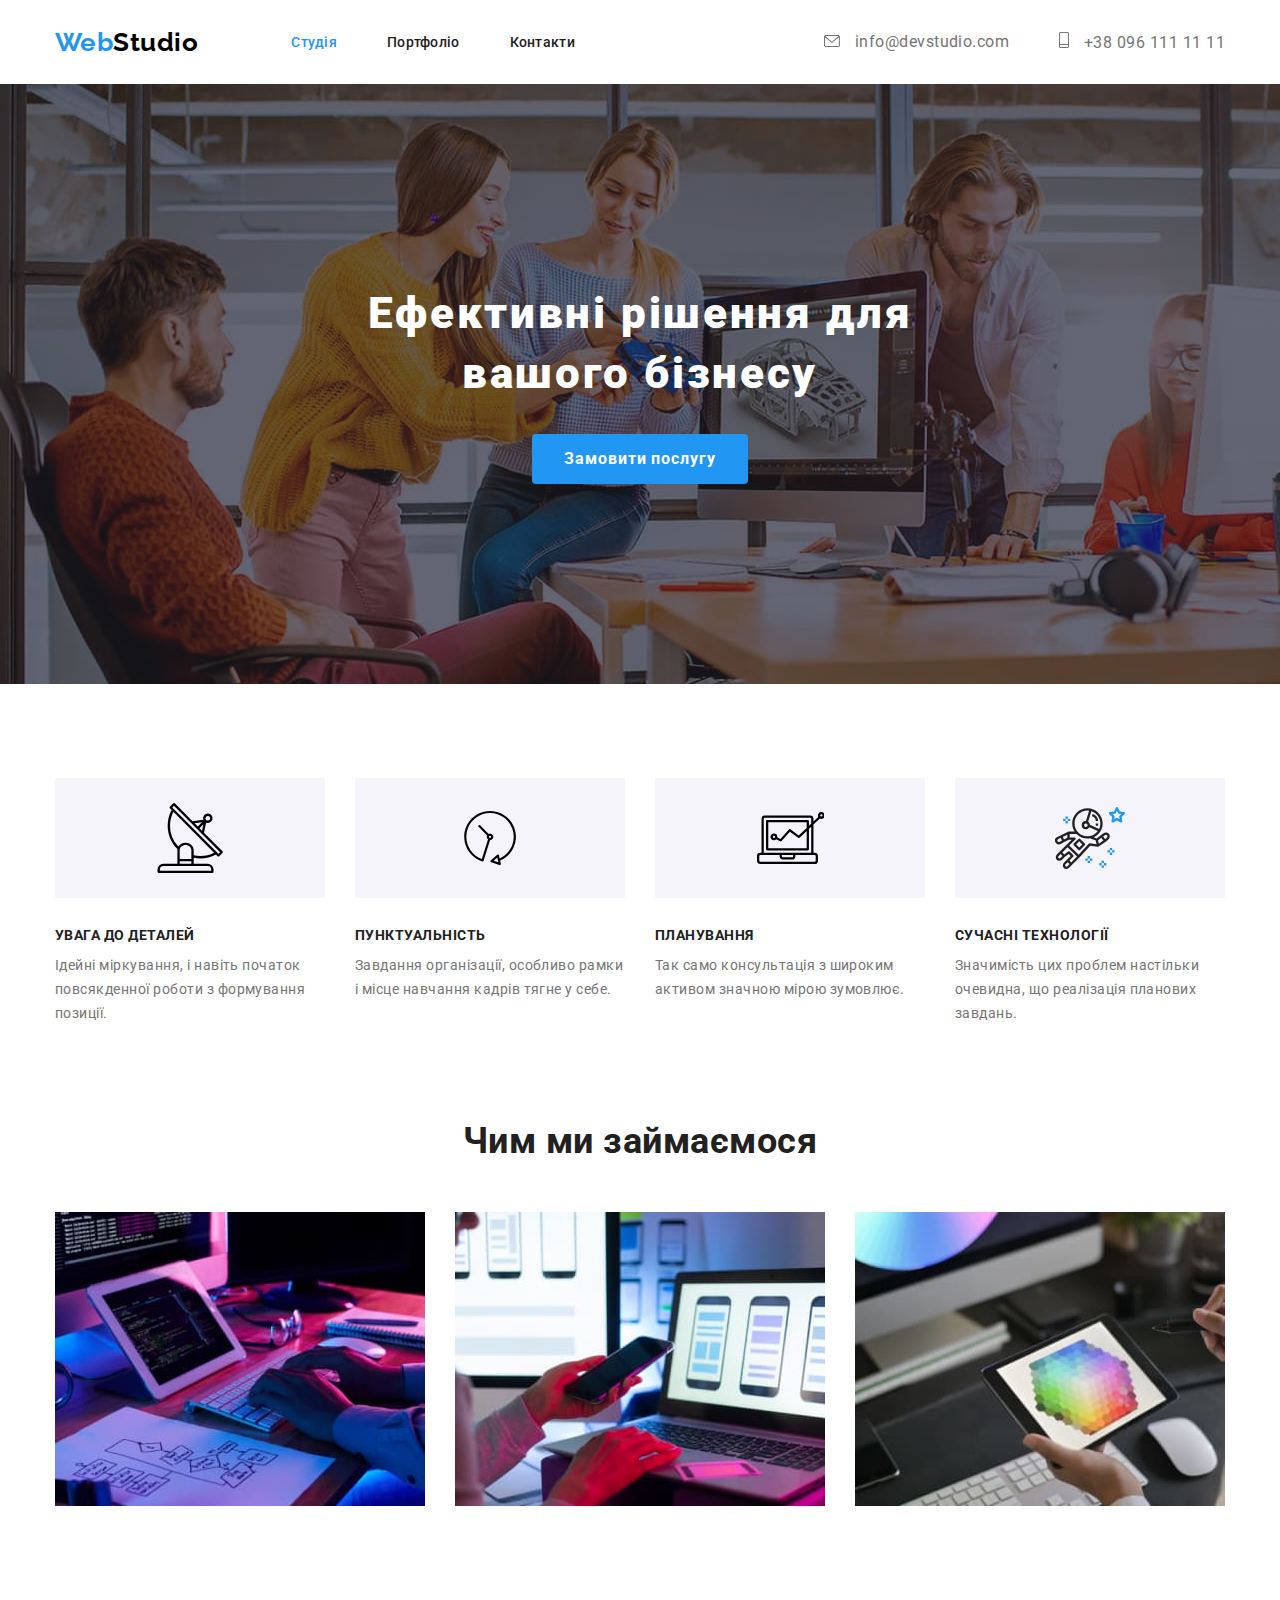
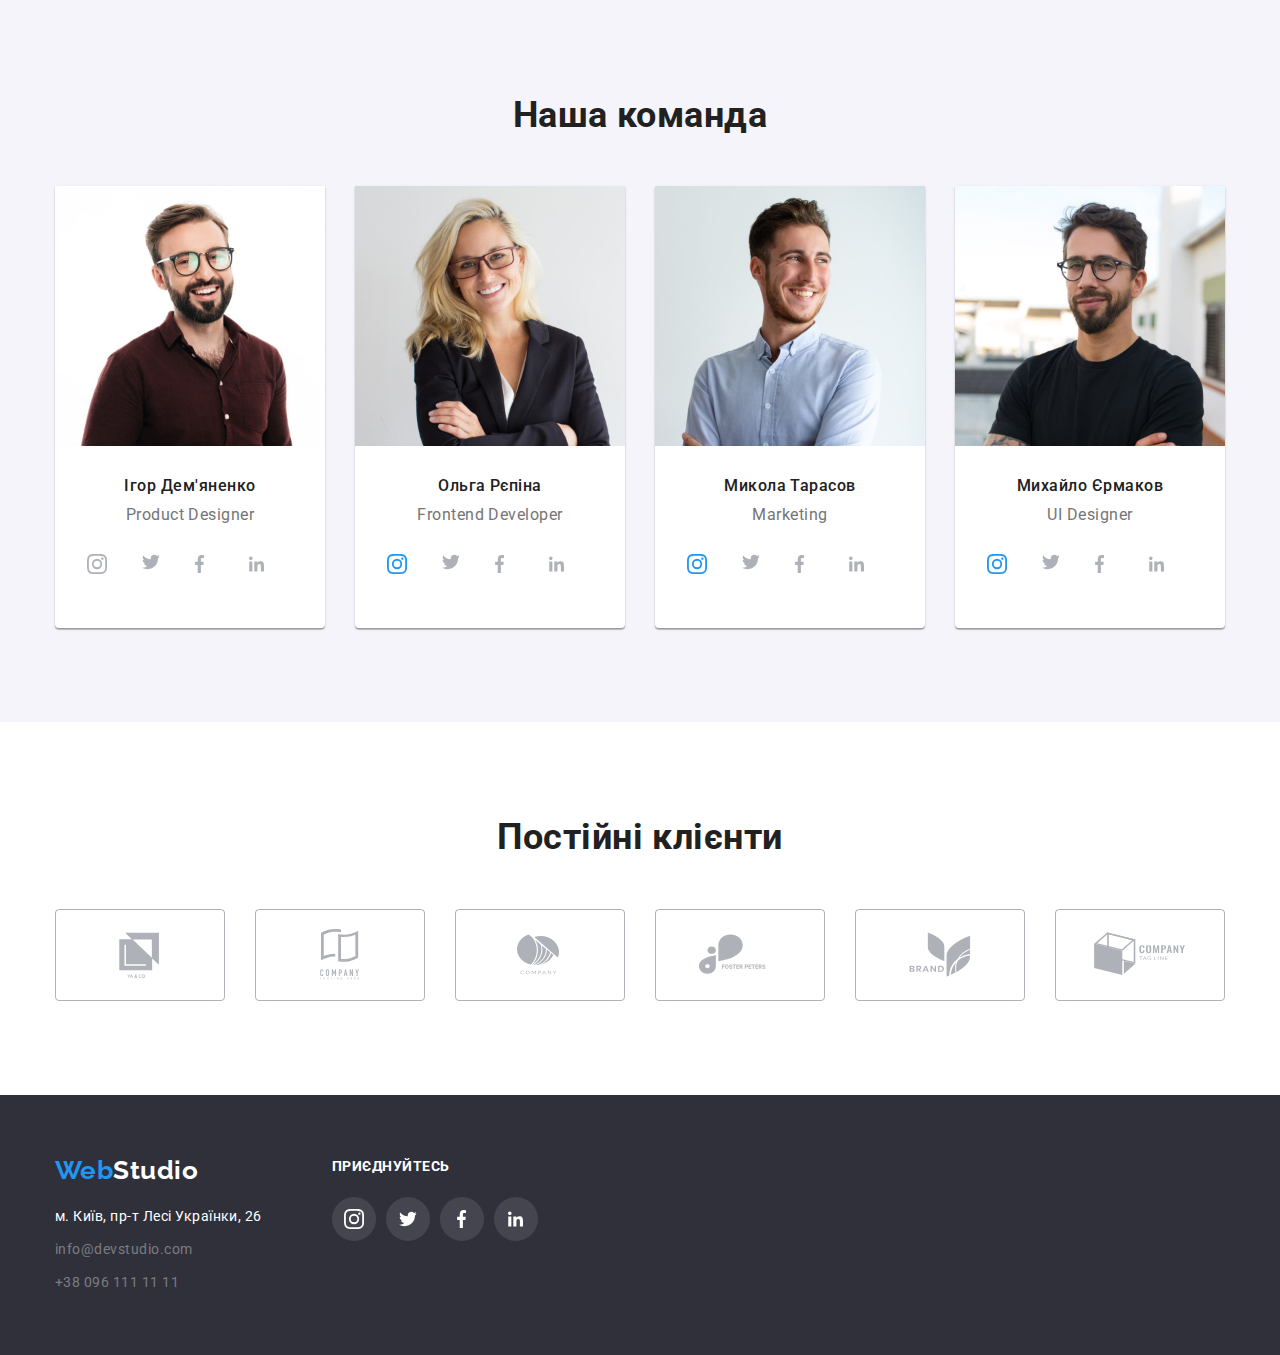
==== commit 5ec9d085: "fix color" ====
--- a/index.html
+++ b/index.html
@@ -37,21 +37,33 @@
         </ul>
         <!-- </nav> -->
         <ul class="site-nav-contact">
-
           <li class="contact-nav">
-            <svg class="contact-top" width="16px" height="12px">
+<a href="mailto:info@devstudio.com" class="contact">
+
+ <svg class="contact-top" width="16px" height="12px">
               <use href="./images/icons.svg#icon-envelope-1"></use>
             </svg>
-            <a href="mailto:info@devstudio.com" class="contact">
+            
               info@devstudio.com</a
             >
-            
-          </li>
+
+
+
+           
+          </li>
+
+
+
+
+
           <li class="contact-nav">
+ <a href="tel:+380961111111" class="contact">
+
             <svg class="contact-top" width="10px" height="16px">
               <use href="./images/icons.svg#icon-mob2"></use>
+
             </svg>
-            <a href="tel:+380961111111" class="contact">+38 096 111 11 11</a>
+           +38 096 111 11 11</a>
           </li>
         </ul>
       </div>
@@ -133,8 +145,8 @@
       </section>
 
       <!--specialization-->
-      <section>
-        <div class="container main-headline">
+      <section class="main-headline">
+        <div class="container">
           <h2 class="headline">Чим ми займаємося</h2>
           <ul class="images-work">
             <li class="images-work-item">
@@ -166,25 +178,42 @@
 
               <ul class="network">
                 <li class="item-network">
-                  <svg class="logo-network" width="20px" height="20px">
-                    <use href="./images/icons.svg#icon-instagram1"></use>
-                  </svg>
-                </li>
-
-                <li class="item-network">
+
+
+
+
+<a href="" class="it-network">
+  <svg class="logo-network" width="20px" height="20px">
+    <use href="./images/icons.svg#icon-instagram1"></use>
+  </svg>
+</a>
+
+
+
+                </li>
+
+                <li class="item-network">
+                  <a href="">
+
                   <svg class="logo-network" width="20px" height="16px">
-                    <use href="./images/icons.svg#icon-tvitter2"></use>
-                  </svg>
-                </li>
-                <li class="item-network">
+                    <use href="./images/icons.svg#icon-twitter2"></use>
+                  </svg>
+                  </a>
+
+                </li>
+                <li class="item-network">
+                  <a href="">
                   <svg class="logo-network" width="10px" height="20px">
                     <use href="./images/icons.svg#icon-facebook3"></use>
                   </svg>
-                </li>
-                <li class="item-network">
+                  </a>
+                </li>
+                <li class="item-network">
+                  <a href="">
                   <svg class="logo-network" width="15px" height="20px">
                     <use href="./images/icons.svg#icon-linkedin4"></use>
                   </svg>
+                  </a>
                 </li>
               </ul>
             </li>
@@ -195,25 +224,39 @@
 
               <ul class="network">
                 <li class="item-network">
-                  <svg class="logo-network" width="20px" height="20px">
+  <a href="logo-network">
+
+                  <svg class="" width="20px" height="20px">
                     <use href="./images/icons.svg#icon-instagram1"></use>
                   </svg>
-                </li>
-
-                <li class="item-network">
+</a>
+
+
+
+                </li>
+
+                <li class="item-network">
+                  <a href="logo-network">
+
                   <svg class="logo-network" width="20px" height="16px">
-                    <use href="./images/icons.svg#icon-tvitter2"></use>
-                  </svg>
-                </li>
-                <li class="item-network">
+                    <use href="./images/icons.svg#icon-twitter2"></use>
+                  </svg>
+                  </a>
+
+                </li>
+                <li class="item-network">
+                  <a href="logo-network">
                   <svg class="logo-network" width="10px" height="20px">
                     <use href="./images/icons.svg#icon-facebook3"></use>
                   </svg>
-                </li>
-                <li class="item-network">
+                  </a>
+                </li>
+                <li class="item-network">
+                  <a href="logo-network">
                   <svg class="logo-network" width="15px" height="20px">
                     <use href="./images/icons.svg#icon-linkedin4"></use>
                   </svg>
+                  </a>
                 </li>
               </ul>
             </li>
@@ -225,25 +268,39 @@
 
               <ul class="network">
                 <li class="item-network">
-                  <svg class="logo-network" width="20px" height="20px">
+  <a href="logo-network">
+
+                  <svg class="" width="20px" height="20px">
                     <use href="./images/icons.svg#icon-instagram1"></use>
                   </svg>
-                </li>
-
-                <li class="item-network">
+</a>
+
+
+
+                </li>
+
+                <li class="item-network">
+                  <a href="logo-network">
+
                   <svg class="logo-network" width="20px" height="16px">
-                    <use href="./images/icons.svg#icon-tvitter2"></use>
-                  </svg>
-                </li>
-                <li class="item-network">
+                    <use href="./images/icons.svg#icon-twitter2"></use>
+                  </svg>
+                  </a>
+
+                </li>
+                <li class="item-network">
+                  <a href="logo-network">
                   <svg class="logo-network" width="10px" height="20px">
                     <use href="./images/icons.svg#icon-facebook3"></use>
                   </svg>
-                </li>
-                <li class="item-network">
+                  </a>
+                </li>
+                <li class="item-network">
+                  <a href="logo-network">
                   <svg class="logo-network" width="15px" height="20px">
                     <use href="./images/icons.svg#icon-linkedin4"></use>
                   </svg>
+                  </a>
                 </li>
               </ul>
             </li>
@@ -257,25 +314,39 @@
               <p class="position">UI Designer</p>
               <ul class="network">
                 <li class="item-network">
-                  <svg class="logo-network" width="20px" height="20px">
+  <a href="logo-network">
+
+                  <svg class="" width="20px" height="20px">
                     <use href="./images/icons.svg#icon-instagram1"></use>
                   </svg>
-                </li>
-
-                <li class="item-network">
+</a>
+
+
+
+                </li>
+
+                <li class="item-network">
+                  <a href="logo-network">
+
                   <svg class="logo-network" width="20px" height="16px">
-                    <use href="./images/icons.svg#icon-tvitter2"></use>
-                  </svg>
-                </li>
-                <li class="item-network">
+                    <use href="./images/icons.svg#icon-twitter2"></use>
+                  </svg>
+                  </a>
+
+                </li>
+                <li class="item-network">
+                  <a href="logo-network">
                   <svg class="logo-network" width="10px" height="20px">
                     <use href="./images/icons.svg#icon-facebook3"></use>
                   </svg>
-                </li>
-                <li class="item-network">
+                  </a>
+                </li>
+                <li class="item-network">
+                  <a href="logo-network">
                   <svg class="logo-network" width="15px" height="20px">
                     <use href="./images/icons.svg#icon-linkedin4"></use>
                   </svg>
+                  </a>
                 </li>
               </ul>
             </li>
@@ -296,41 +367,39 @@
             </li>
             <li class="item-customers">
               <a href="" class="link-logo">
-
-              <svg class="logo-customers" width="106px" height="60px">
-                <use href="./images/icons.svg#icon-Logo2"></use>
-              </svg>
-
-              </a>
-            </li>
-            <li class="item-customers">
-              <a href="" class="link-logo">
-              <svg class="logo-customers" width="106px" height="60px">
-                <use href="./images/icons.svg#icon-Logo3"></use>
-              </svg>
-            </a>
-            </li>
-            <li class="item-customers">
-              <a href="" class="link-logo">
-              <svg class="logo-customers" width="106px" height="60px">
-                <use href="./images/icons.svg#icon-Logo4"></use>
-              </svg>
-              </a>
-            </li>
-            <li class="item-customers">
-              <a href="" class="link-logo">
-              <svg class="logo-customers" width="106px" height="60px">
-                <use href="./images/icons.svg#icon-Logo5"></use>
-              </svg>
-            </a>
-            </li>
-           
-            <li class="item-customers">
-               <a href="" class="link-logo">
-              <svg class="logo-customers" width="106px" height="60px">
-                <use href="./images/icons.svg#icon-Logo6"></use>
-              </svg>
-               </a>
+                <svg class="logo-customers" width="106px" height="60px">
+                  <use href="./images/icons.svg#icon-Logo2"></use>
+                </svg>
+              </a>
+            </li>
+            <li class="item-customers">
+              <a href="" class="link-logo">
+                <svg class="logo-customers" width="106px" height="60px">
+                  <use href="./images/icons.svg#icon-Logo3"></use>
+                </svg>
+              </a>
+            </li>
+            <li class="item-customers">
+              <a href="" class="link-logo">
+                <svg class="logo-customers" width="106px" height="60px">
+                  <use href="./images/icons.svg#icon-Logo4"></use>
+                </svg>
+              </a>
+            </li>
+            <li class="item-customers">
+              <a href="" class="link-logo">
+                <svg class="logo-customers" width="106px" height="60px">
+                  <use href="./images/icons.svg#icon-Logo5"></use>
+                </svg>
+              </a>
+            </li>
+
+            <li class="item-customers">
+              <a href="" class="link-logo">
+                <svg class="logo-customers" width="106px" height="60px">
+                  <use href="./images/icons.svg#icon-Logo6"></use>
+                </svg>
+              </a>
             </li>
           </ul>
         </div>
@@ -366,20 +435,28 @@
               <p class="join">ПРИЄДНУЙТЕСЬ</p>
               <ul class="footer-network-link">
                 <li class="footer-network">
+<a href="">
                   <svg class="footer-logo-network" width="20px" height="20px">
                     <use href="./images/icons.svg#icon-instagram1"></use>
                   </svg>
+</a>
+
+
                 </li>
 
                 <li class="footer-network">
+                  <a href="">
                   <svg class="footer-logo-network" width="20px" height="16px">
-                    <use href="./images/icons.svg#icon-tvitter2"></use>
-                  </svg>
+                    <use href="./images/icons.svg#icon-twitter2"></use>
+                  </svg>
+                  </a>
                 </li>
                 <li class="footer-network">
+                  <a href="">
                   <svg class="footer-logo-network" width="10px" height="20px">
                     <use href="./images/icons.svg#icon-facebook3"></use>
                   </svg>
+                  </a>
                 </li>
                 <li class="footer-network">
                   <svg class="footer-logo-network" width="15px" height="20px">
--- a/css/styles.css
+++ b/css/styles.css
@@ -14,11 +14,12 @@
   padding-left: 15px;
   padding-right: 15px;
 }
-
+.portfolio-main {
+  border-top: 1px solid #ececec;
+}
 .main-nav {
   display: flex;
   align-items: center;
-  border-bottom: 1px solid #ececec;
   margin: auto;
   width: 1200px;
 }
@@ -39,7 +40,7 @@
   margin: 0;
   list-style: none;
 }
-
+.main-headline {padding-top: 0;}
 .link,
 .logo,
 .contact,
@@ -70,6 +71,18 @@
 
   --item-work-gap: 30px;
 }
+.contact:focus,
+.contact:hover 
+ {
+    cursor: pointer;
+  color: var(--accent-color);
+}
+.contact-nav {
+  display: flex;
+  align-items: center;
+  justify-content: center;
+}
+
 
 .site-nav .link.current {
   color: var(--accent-color);
@@ -116,14 +129,10 @@
   padding: 32px 0;
 }
 .contact-top {
-  fill: var(--text-color);
+fill: currentColor;
   margin-right: 10px;
 }
-.contact-top:hover,
-.contact-top:focus {
-  cursor: pointer;
-  fill: var(--accent-color);
-} 
+
 
 .footer {
   background-color: var(--background-color-hero);
@@ -133,22 +142,14 @@
   color: var(--accent-color);
   cursor: pointer;
 }
-
- .contact:hover,
-.contact:focus 
-{  color: var(--accent-color);
-  cursor: pointer;
-} 
 
 .button-portfolio:hover,
 .button-portfolio:focus {
   color: var(--hero-color);
   background-color: var(--accent-color);
   cursor: pointer;
-  box-shadow: 0 2px 2px rgba(0, 0, 0, 0.12), 0 1px 2px rgba(0, 0, 0, 0.08)
-   0 3px 1px rgba(0, 0, 0, 0.1);
-
-  
+  box-shadow: 0 2px 2px rgba(0, 0, 0, 0.12),
+    0 1px 2px rgba(0, 0, 0, 0.08), 0 3px 1px rgba(0, 0, 0, 0.1);
 }
 .headline {
   margin-top: 0;
@@ -225,8 +226,6 @@
   margin-right: 30px;
   box-shadow: 0px 2px 1px rgba(0, 0, 0, 0.2), 0px 1px 1px rgba(0, 0, 0, 0.14),
     0px 1px 3px rgba(0, 0, 0, 0.12);
-
-  
 }
 .team-person:nth-child(4n) {
   margin-right: 0;
@@ -408,11 +407,11 @@
 .footer {
   margin-left: auto;
   margin-right: auto;
-  max-width: 1600px;
+  /* max-width: 1600px; */
 }
 .t-person {
   background-color: var(--bg-color);
-  max-width: 1600px;
+  /* max-width: 1600px; */
   margin-left: auto;
   margin-right: auto;
 }
@@ -432,35 +431,68 @@
 .contactfooter-tel:hover,
 .contactfooter-tel:focus {
   cursor: pointer;
-  color: #ffffff;
+  color: var(--accent-color);
 }
 .network {
   display: flex;
   justify-content: center;
   margin-bottom: var(--item-work-gap);
-}
-.item-network {
-  display: flex;
-  width: 44px;
-  height: 44px;
-  margin-right: 10px;
+ }
+/* ul-network
+li-iteam-network
+svg-ligo network */
+
+
+
+.logo-network {
   fill: var(--logo-network-color);
-}
-.item-network:last-of-type {
-  margin-right: 0;
-}
-.logo-network {
-  display: flex;
-  margin: auto;
-}
-.item-network:hover,
-.item-network:focus {
+  display: flex;
+  margin: auto;
+  /* width: 100%;
+  height: 100%; */
+  /* justify-content: center;
+  align-items: center; */
+
+}
+/* .logo-network:hover,
+.logo-network:focus {
   cursor: pointer;
   fill: var(--hero-color);
   border-radius: 50%;
   background-color: var(--accent-color);
-}
-
+  width: 44px;
+  height: 44px; 
+} */
+
+/* .item-network {
+  padding: auto;
+} */
+.it-network:hover,
+.it-network:focus {
+  cursor: pointer;
+  fill: var(--hero-color);
+  border-radius: 50%;
+  background-color: var(--accent-color);
+  width: 44px;
+  height: 44px;
+  
+
+} 
+
+.item-network {
+  display: flex;
+  width: 44px;
+  height: 44px; 
+  /* border-radius: 50%; */
+  margin-right: 10px;
+  /* justify-content: center;
+  align-items: center; */
+  fill: var(--accent-color) ;
+   
+}
+.item-network:last-of-type {
+  margin-right: 0;
+}
 .customers {
   display: flex;
   margin: auto;
@@ -468,18 +500,24 @@
 .link-logo {
   display: flex;
   margin: auto;
-}
-.logo-customers:focus,
-.logo-customers:hover {
-  cursor: pointer;
-  fill: var(--accent-color);
-}
-.item-customers {
-  display: flex;
+  }
+.logo-customers {
   width: 170px;
   height: 92px;
   border: 1px solid #afb1b8;
   border-radius: 4px;
+
+}
+.logo-customers:focus,
+.logo-customers:hover {
+  cursor: pointer;
+  fill: var(--accent-color);
+ border: 1px solid var(--accent-color);
+ 
+
+} 
+.item-customers {
+  display: flex;
 }
 .item-customers:not(:last-child) {
   margin-right: var(--item-work-gap);
@@ -488,7 +526,7 @@
   display: flex;
   margin: auto;
   fill: var(--logo-network-color);
-  
+  padding: 16px 32px;
 }
 .footer-info {
   display: flex;
@@ -510,6 +548,9 @@
   width: 44px;
   border-radius: 50%;
   background-color: rgba(255, 255, 255, 0.1);
+justify-content: center;
+align-items: center;
+
 }
 .footer-network:focus,
 .footer-network:hover {
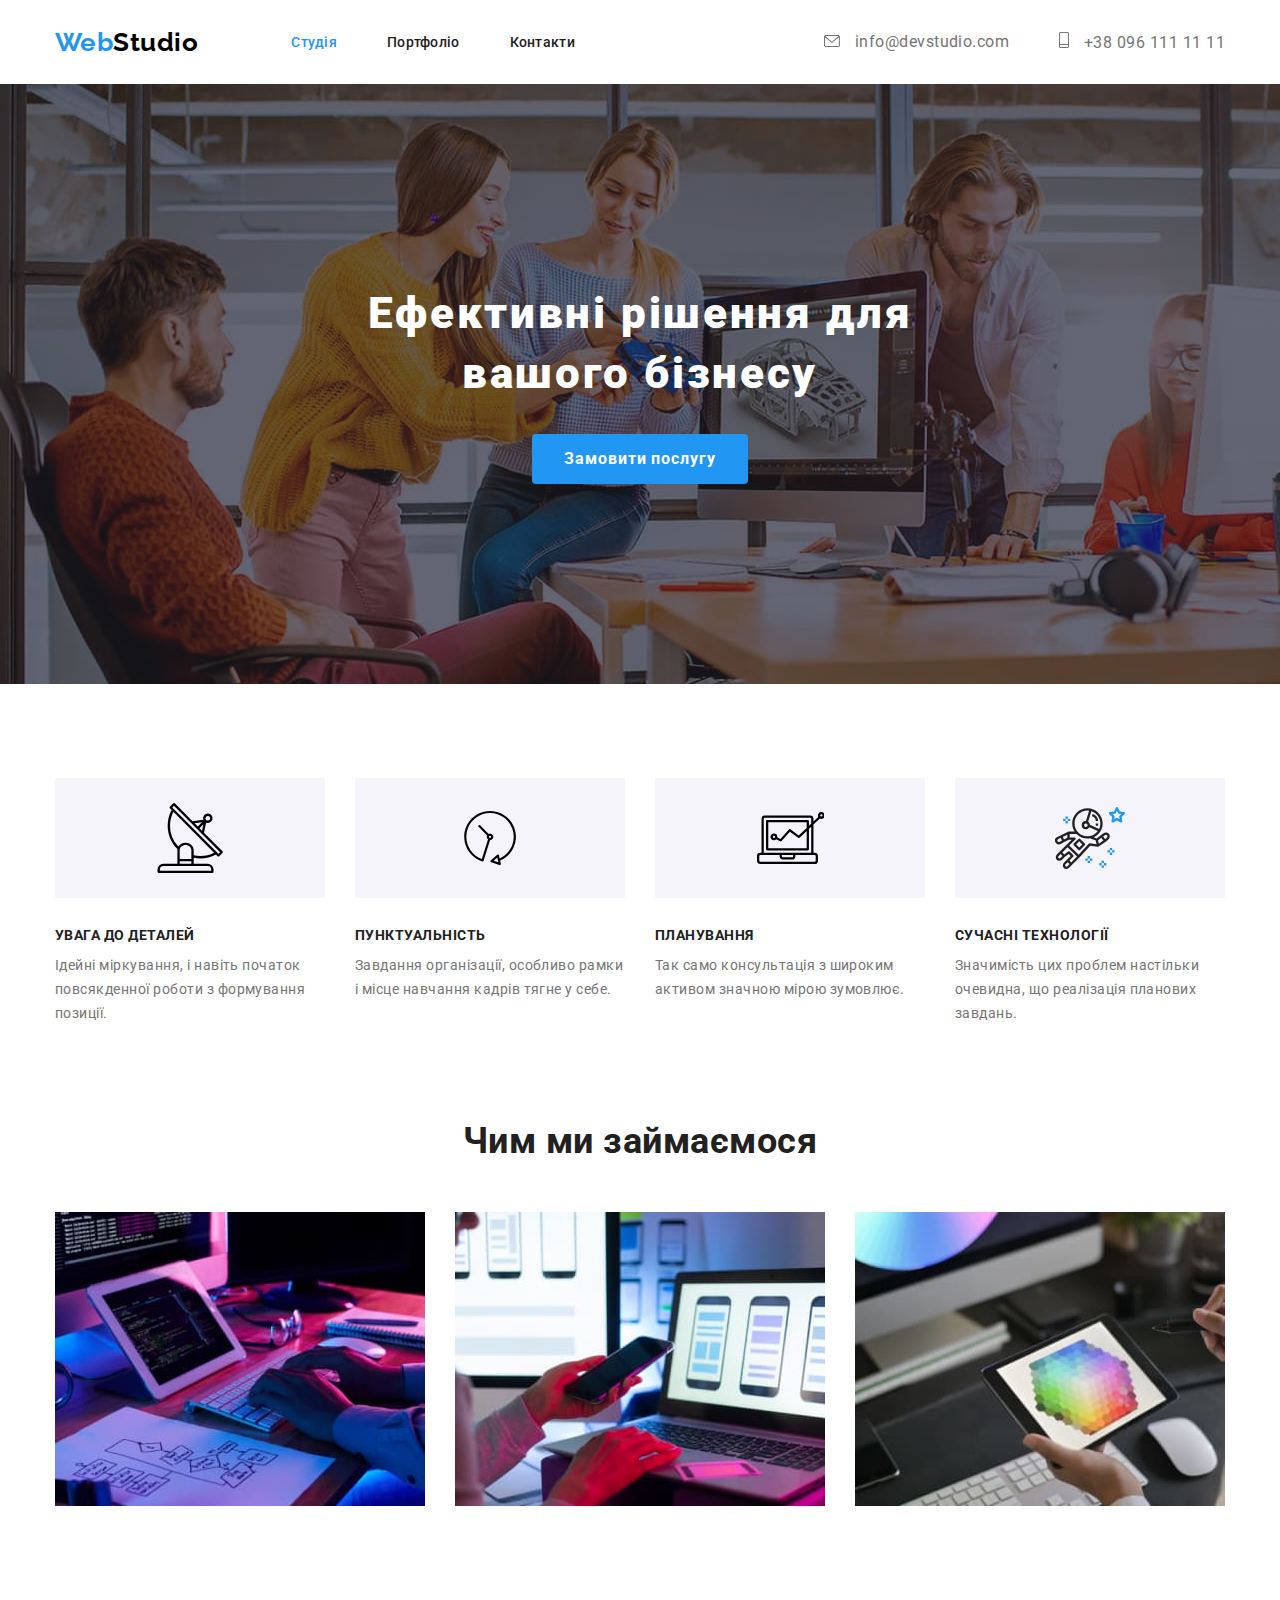
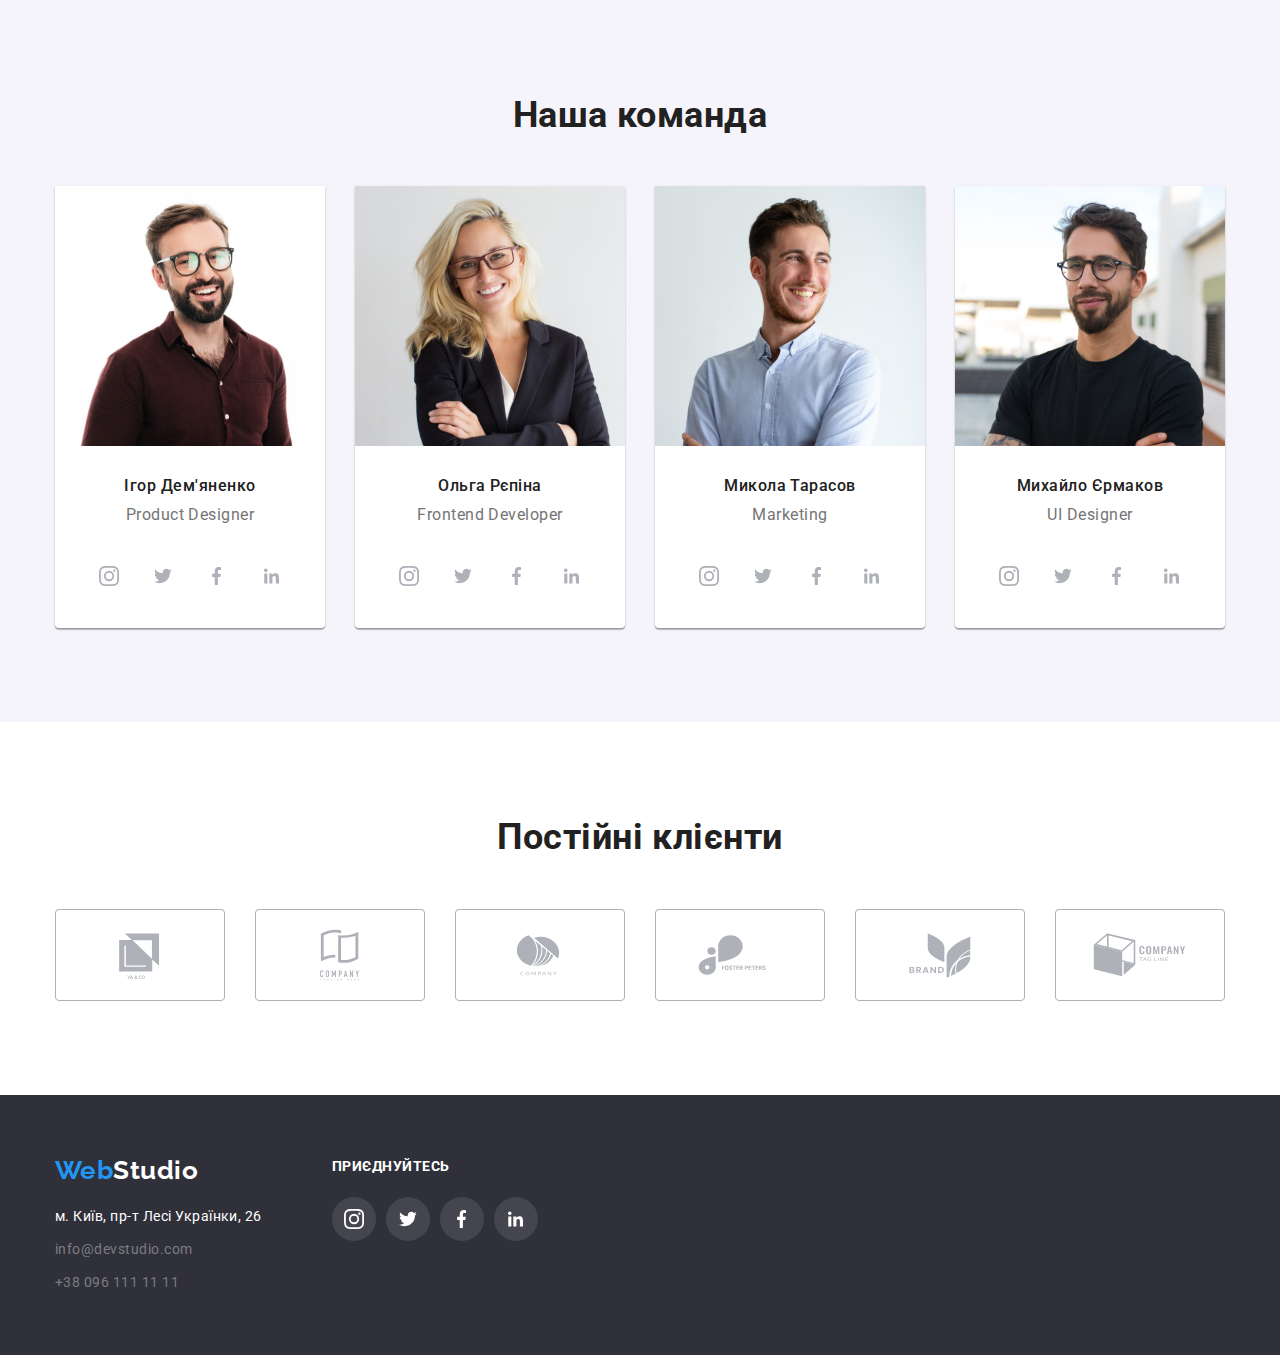
==== commit 8d673d34: "fix focus" ====
--- a/index.html
+++ b/index.html
@@ -38,32 +38,22 @@
         <!-- </nav> -->
         <ul class="site-nav-contact">
           <li class="contact-nav">
-<a href="mailto:info@devstudio.com" class="contact">
-
- <svg class="contact-top" width="16px" height="12px">
-              <use href="./images/icons.svg#icon-envelope-1"></use>
-            </svg>
-            
+            <a href="mailto:info@devstudio.com" class="contact">
+              <svg class="contact-top" width="16px" height="12px">
+                <use href="./images/icons.svg#icon-envelope-1"></use>
+              </svg>
+
               info@devstudio.com</a
             >
-
-
-
-           
-          </li>
-
-
-
-
+          </li>
 
           <li class="contact-nav">
- <a href="tel:+380961111111" class="contact">
-
-            <svg class="contact-top" width="10px" height="16px">
-              <use href="./images/icons.svg#icon-mob2"></use>
-
-            </svg>
-           +38 096 111 11 11</a>
+            <a href="tel:+380961111111" class="contact">
+              <svg class="contact-top" width="10px" height="16px">
+                <use href="./images/icons.svg#icon-mob2"></use>
+              </svg>
+              +38 096 111 11 11</a
+            >
           </li>
         </ul>
       </div>
@@ -178,41 +168,32 @@
 
               <ul class="network">
                 <li class="item-network">
-
-
-
-
-<a href="" class="it-network">
-  <svg class="logo-network" width="20px" height="20px">
-    <use href="./images/icons.svg#icon-instagram1"></use>
-  </svg>
-</a>
-
-
-
-                </li>
-
-                <li class="item-network">
-                  <a href="">
-
-                  <svg class="logo-network" width="20px" height="16px">
-                    <use href="./images/icons.svg#icon-twitter2"></use>
-                  </svg>
-                  </a>
-
-                </li>
-                <li class="item-network">
-                  <a href="">
-                  <svg class="logo-network" width="10px" height="20px">
-                    <use href="./images/icons.svg#icon-facebook3"></use>
-                  </svg>
-                  </a>
-                </li>
-                <li class="item-network">
-                  <a href="">
-                  <svg class="logo-network" width="15px" height="20px">
-                    <use href="./images/icons.svg#icon-linkedin4"></use>
-                  </svg>
+                  <a href="" class="it-network">
+                    <svg class="logo-network" width="20px" height="20px">
+                      <use href="./images/icons.svg#icon-instagram1"></use>
+                    </svg>
+                  </a>
+                </li>
+
+                <li class="item-network">
+                  <a href="" class="it-network">
+                    <svg class="logo-network" width="20px" height="16px">
+                      <use href="./images/icons.svg#icon-twitter2"></use>
+                    </svg>
+                  </a>
+                </li>
+                <li class="item-network">
+                  <a href="" class="it-network">
+                    <svg class="logo-network" width="10px" height="20px">
+                      <use href="./images/icons.svg#icon-facebook3"></use>
+                    </svg>
+                  </a>
+                </li>
+                <li class="item-network">
+                  <a href="" class="it-network">
+                    <svg class="logo-network" width="15px" height="20px">
+                      <use href="./images/icons.svg#icon-linkedin4"></use>
+                    </svg>
                   </a>
                 </li>
               </ul>
@@ -224,38 +205,32 @@
 
               <ul class="network">
                 <li class="item-network">
-  <a href="logo-network">
-
-                  <svg class="" width="20px" height="20px">
-                    <use href="./images/icons.svg#icon-instagram1"></use>
-                  </svg>
-</a>
-
-
-
-                </li>
-
-                <li class="item-network">
-                  <a href="logo-network">
-
-                  <svg class="logo-network" width="20px" height="16px">
-                    <use href="./images/icons.svg#icon-twitter2"></use>
-                  </svg>
-                  </a>
-
-                </li>
-                <li class="item-network">
-                  <a href="logo-network">
-                  <svg class="logo-network" width="10px" height="20px">
-                    <use href="./images/icons.svg#icon-facebook3"></use>
-                  </svg>
-                  </a>
-                </li>
-                <li class="item-network">
-                  <a href="logo-network">
-                  <svg class="logo-network" width="15px" height="20px">
-                    <use href="./images/icons.svg#icon-linkedin4"></use>
-                  </svg>
+                  <a href="" class="it-network">
+                    <svg class="logo-network" width="20px" height="20px">
+                      <use href="./images/icons.svg#icon-instagram1"></use>
+                    </svg>
+                  </a>
+                </li>
+
+                <li class="item-network">
+                  <a href="" class="it-network">
+                    <svg class="logo-network" width="20px" height="16px">
+                      <use href="./images/icons.svg#icon-twitter2"></use>
+                    </svg>
+                  </a>
+                </li>
+                <li class="item-network">
+                  <a href="" class="it-network">
+                    <svg class="logo-network" width="10px" height="20px">
+                      <use href="./images/icons.svg#icon-facebook3"></use>
+                    </svg>
+                  </a>
+                </li>
+                <li class="item-network">
+                  <a href="" class="it-network">
+                    <svg class="logo-network" width="15px" height="20px">
+                      <use href="./images/icons.svg#icon-linkedin4"></use>
+                    </svg>
                   </a>
                 </li>
               </ul>
@@ -268,38 +243,32 @@
 
               <ul class="network">
                 <li class="item-network">
-  <a href="logo-network">
-
-                  <svg class="" width="20px" height="20px">
-                    <use href="./images/icons.svg#icon-instagram1"></use>
-                  </svg>
-</a>
-
-
-
-                </li>
-
-                <li class="item-network">
-                  <a href="logo-network">
-
-                  <svg class="logo-network" width="20px" height="16px">
-                    <use href="./images/icons.svg#icon-twitter2"></use>
-                  </svg>
-                  </a>
-
-                </li>
-                <li class="item-network">
-                  <a href="logo-network">
-                  <svg class="logo-network" width="10px" height="20px">
-                    <use href="./images/icons.svg#icon-facebook3"></use>
-                  </svg>
-                  </a>
-                </li>
-                <li class="item-network">
-                  <a href="logo-network">
-                  <svg class="logo-network" width="15px" height="20px">
-                    <use href="./images/icons.svg#icon-linkedin4"></use>
-                  </svg>
+                  <a href="" class="it-network">
+                    <svg class="logo-network" width="20px" height="20px">
+                      <use href="./images/icons.svg#icon-instagram1"></use>
+                    </svg>
+                  </a>
+                </li>
+
+                <li class="item-network">
+                  <a href="" class="it-network">
+                    <svg class="logo-network" width="20px" height="16px">
+                      <use href="./images/icons.svg#icon-twitter2"></use>
+                    </svg>
+                  </a>
+                </li>
+                <li class="item-network">
+                  <a href="" class="it-network">
+                    <svg class="logo-network" width="10px" height="20px">
+                      <use href="./images/icons.svg#icon-facebook3"></use>
+                    </svg>
+                  </a>
+                </li>
+                <li class="item-network">
+                  <a href="" class="it-network">
+                    <svg class="logo-network" width="15px" height="20px">
+                      <use href="./images/icons.svg#icon-linkedin4"></use>
+                    </svg>
                   </a>
                 </li>
               </ul>
@@ -314,38 +283,32 @@
               <p class="position">UI Designer</p>
               <ul class="network">
                 <li class="item-network">
-  <a href="logo-network">
-
-                  <svg class="" width="20px" height="20px">
-                    <use href="./images/icons.svg#icon-instagram1"></use>
-                  </svg>
-</a>
-
-
-
-                </li>
-
-                <li class="item-network">
-                  <a href="logo-network">
-
-                  <svg class="logo-network" width="20px" height="16px">
-                    <use href="./images/icons.svg#icon-twitter2"></use>
-                  </svg>
-                  </a>
-
-                </li>
-                <li class="item-network">
-                  <a href="logo-network">
-                  <svg class="logo-network" width="10px" height="20px">
-                    <use href="./images/icons.svg#icon-facebook3"></use>
-                  </svg>
-                  </a>
-                </li>
-                <li class="item-network">
-                  <a href="logo-network">
-                  <svg class="logo-network" width="15px" height="20px">
-                    <use href="./images/icons.svg#icon-linkedin4"></use>
-                  </svg>
+                  <a href="" class="it-network">
+                    <svg class="logo-network" width="20px" height="20px">
+                      <use href="./images/icons.svg#icon-instagram1"></use>
+                    </svg>
+                  </a>
+                </li>
+
+                <li class="item-network">
+                  <a href="" class="it-network">
+                    <svg class="logo-network" width="20px" height="16px">
+                      <use href="./images/icons.svg#icon-twitter2"></use>
+                    </svg>
+                  </a>
+                </li>
+                <li class="item-network">
+                  <a href="" class="it-network">
+                    <svg class="logo-network" width="10px" height="20px">
+                      <use href="./images/icons.svg#icon-facebook3"></use>
+                    </svg>
+                  </a>
+                </li>
+                <li class="item-network">
+                  <a href="" class="it-network">
+                    <svg class="logo-network" width="15px" height="20px">
+                      <use href="./images/icons.svg#icon-linkedin4"></use>
+                    </svg>
                   </a>
                 </li>
               </ul>
@@ -435,33 +398,33 @@
               <p class="join">ПРИЄДНУЙТЕСЬ</p>
               <ul class="footer-network-link">
                 <li class="footer-network">
-<a href="">
-                  <svg class="footer-logo-network" width="20px" height="20px">
-                    <use href="./images/icons.svg#icon-instagram1"></use>
-                  </svg>
-</a>
-
-
+                  <a href="" class="foot-logo">
+                    <svg class="footer-logo-network" width="20px" height="20px">
+                      <use href="./images/icons.svg#icon-instagram1"></use>
+                    </svg>
+                  </a>
                 </li>
 
                 <li class="footer-network">
-                  <a href="">
-                  <svg class="footer-logo-network" width="20px" height="16px">
-                    <use href="./images/icons.svg#icon-twitter2"></use>
-                  </svg>
+                  <a href="" class="foot-logo">
+                    <svg class="footer-logo-network" width="20px" height="16px">
+                      <use href="./images/icons.svg#icon-twitter2"></use>
+                    </svg>
                   </a>
                 </li>
                 <li class="footer-network">
-                  <a href="">
-                  <svg class="footer-logo-network" width="10px" height="20px">
-                    <use href="./images/icons.svg#icon-facebook3"></use>
-                  </svg>
+                  <a href="" class="foot-logo">
+                    <svg class="footer-logo-network" width="10px" height="20px">
+                      <use href="./images/icons.svg#icon-facebook3"></use>
+                    </svg>
                   </a>
                 </li>
                 <li class="footer-network">
-                  <svg class="footer-logo-network" width="15px" height="20px">
-                    <use href="./images/icons.svg#icon-linkedin4"></use>
-                  </svg>
+                  <a href="" class="foot-logo">
+                    <svg class="footer-logo-network" width="15px" height="20px">
+                      <use href="./images/icons.svg#icon-linkedin4"></use>
+                    </svg>
+                  </a>
                 </li>
               </ul>
             </div>
--- a/css/styles.css
+++ b/css/styles.css
@@ -40,7 +40,9 @@
   margin: 0;
   list-style: none;
 }
-.main-headline {padding-top: 0;}
+.main-headline {
+  padding-top: 0;
+}
 .link,
 .logo,
 .contact,
@@ -72,9 +74,8 @@
   --item-work-gap: 30px;
 }
 .contact:focus,
-.contact:hover 
- {
-    cursor: pointer;
+.contact:hover {
+  cursor: pointer;
   color: var(--accent-color);
 }
 .contact-nav {
@@ -83,7 +84,6 @@
   justify-content: center;
 }
 
-
 .site-nav .link.current {
   color: var(--accent-color);
 }
@@ -100,6 +100,7 @@
   font-size: 14px;
   line-height: 1, 14;
   letter-spacing: 0.02em;
+  align-items: center;
 }
 .logo {
   color: var(--accent-color);
@@ -129,10 +130,9 @@
   padding: 32px 0;
 }
 .contact-top {
-fill: currentColor;
+  fill: currentColor;
   margin-right: 10px;
 }
-
 
 .footer {
   background-color: var(--background-color-hero);
@@ -148,8 +148,8 @@
   color: var(--hero-color);
   background-color: var(--accent-color);
   cursor: pointer;
-  box-shadow: 0 2px 2px rgba(0, 0, 0, 0.12),
-    0 1px 2px rgba(0, 0, 0, 0.08), 0 3px 1px rgba(0, 0, 0, 0.1);
+  box-shadow: 0 2px 2px rgba(0, 0, 0, 0.12), 0 1px 2px rgba(0, 0, 0, 0.08),
+    0 3px 1px rgba(0, 0, 0, 0.1);
 }
 .headline {
   margin-top: 0;
@@ -407,11 +407,9 @@
 .footer {
   margin-left: auto;
   margin-right: auto;
-  /* max-width: 1600px; */
 }
 .t-person {
   background-color: var(--bg-color);
-  /* max-width: 1600px; */
   margin-left: auto;
   margin-right: auto;
 }
@@ -437,62 +435,34 @@
   display: flex;
   justify-content: center;
   margin-bottom: var(--item-work-gap);
- }
-/* ul-network
-li-iteam-network
-svg-ligo network */
-
-
-
-.logo-network {
-  fill: var(--logo-network-color);
-  display: flex;
-  margin: auto;
-  /* width: 100%;
-  height: 100%; */
-  /* justify-content: center;
-  align-items: center; */
-
-}
-/* .logo-network:hover,
-.logo-network:focus {
-  cursor: pointer;
-  fill: var(--hero-color);
-  border-radius: 50%;
-  background-color: var(--accent-color);
-  width: 44px;
-  height: 44px; 
-} */
-
-/* .item-network {
-  padding: auto;
-} */
-.it-network:hover,
-.it-network:focus {
-  cursor: pointer;
-  fill: var(--hero-color);
-  border-radius: 50%;
-  background-color: var(--accent-color);
+}
+
+.it-network {
+  display: flex;
   width: 44px;
   height: 44px;
-  
-
-} 
-
-.item-network {
-  display: flex;
-  width: 44px;
-  height: 44px; 
-  /* border-radius: 50%; */
+  border-radius: 50%;
+  fill: var(--logo-network-color);
+  justify-content: center;
+  align-items: center;
+}
+.item-network:not(:last-child) {
   margin-right: 10px;
-  /* justify-content: center;
-  align-items: center; */
-  fill: var(--accent-color) ;
-   
-}
-.item-network:last-of-type {
-  margin-right: 0;
-}
+}
+
+.it-network:hover {
+  border-radius: 50%;
+  fill: var(--hero-color);
+  background-color: var(--accent-color);
+}
+
+.it-network:focus-within {
+  outline: none;
+  border-radius: 50%;
+  fill: var(--hero-color);
+  background-color: var(--accent-color);
+}
+
 .customers {
   display: flex;
   margin: auto;
@@ -500,34 +470,36 @@
 .link-logo {
   display: flex;
   margin: auto;
-  }
-.logo-customers {
   width: 170px;
   height: 92px;
+  padding: 16px 32px;
   border: 1px solid #afb1b8;
   border-radius: 4px;
-
-}
-.logo-customers:focus,
-.logo-customers:hover {
-  cursor: pointer;
+  fill: var(--logo-network-color);
+}
+.link-logo:hover {
+  cursor: pointer;
+  border: 1px solid var(--accent-color);
   fill: var(--accent-color);
- border: 1px solid var(--accent-color);
- 
-
-} 
-.item-customers {
-  display: flex;
-}
+}
+.logo-customers {
+  display: flex;
+  margin: auto;
+}
+
+.link-logo:focus {
+  outline: none;
+
+  border: 1px solid var(--accent-color);
+
+  border-radius: 4px;
+  fill: var(--accent-color);
+}
+
 .item-customers:not(:last-child) {
   margin-right: var(--item-work-gap);
 }
-.logo-customers {
-  display: flex;
-  margin: auto;
-  fill: var(--logo-network-color);
-  padding: 16px 32px;
-}
+
 .footer-info {
   display: flex;
 }
@@ -542,22 +514,20 @@
   display: flex;
   margin: auto;
 }
-.footer-network {
+.foot-logo:hover {
+  cursor: pointer;
+  background-color: var(--accent-color);
+}
+.foot-logo {
   display: flex;
   height: 44px;
   width: 44px;
   border-radius: 50%;
+  fill: var(--hero-color);
+  justify-content: center;
+  align-items: center;
   background-color: rgba(255, 255, 255, 0.1);
-justify-content: center;
-align-items: center;
-
-}
-.footer-network:focus,
-.footer-network:hover {
-  cursor: pointer;
-  background-color: var(--accent-color);
-}
-
+}
 .footer-network:not(:last-child) {
   margin-right: 10px;
 }
@@ -566,5 +536,10 @@
   font-weight: 700;
   font-size: 14px;
   line-height: 1.63;
-  color: #ffffff;
-}
+  color: var(--hero-color);
+}
+.foot-logo:focus {
+  outline: none;
+  cursor: pointer;
+  background-color: var(--accent-color);
+}
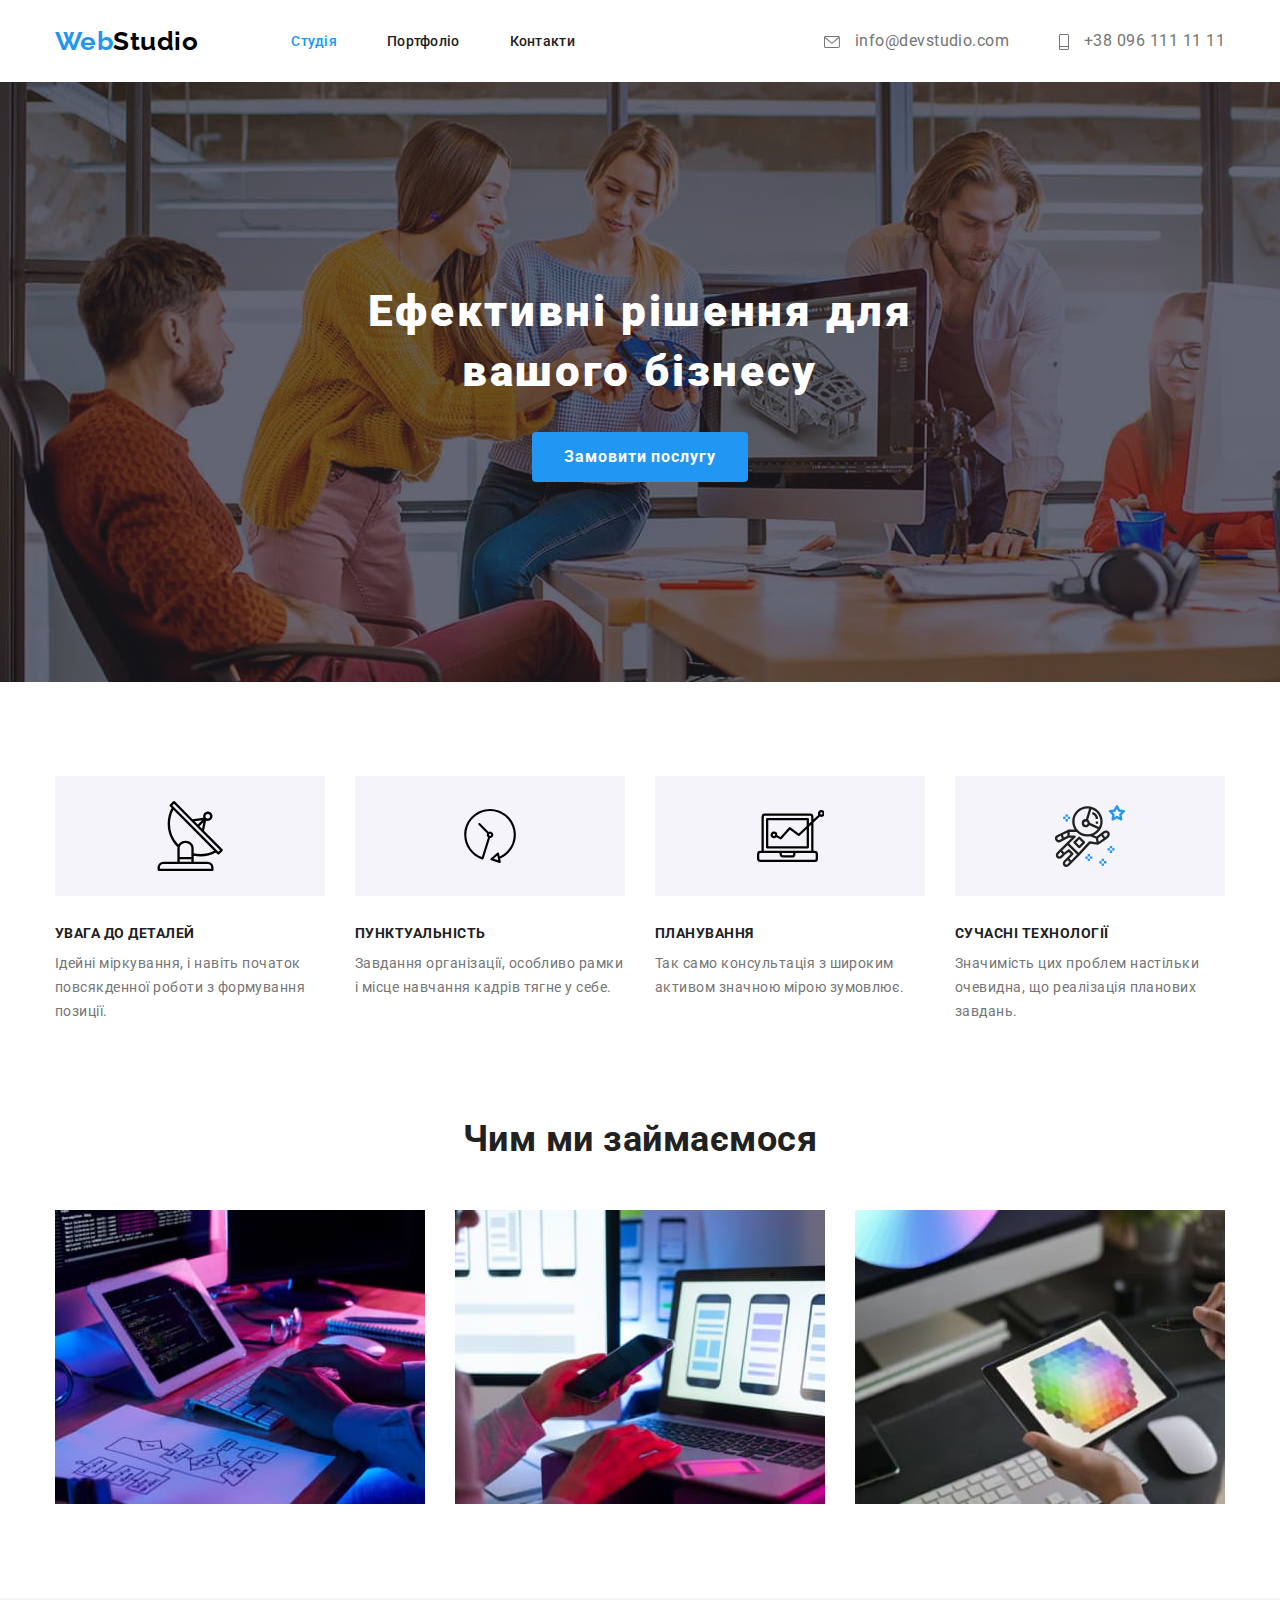
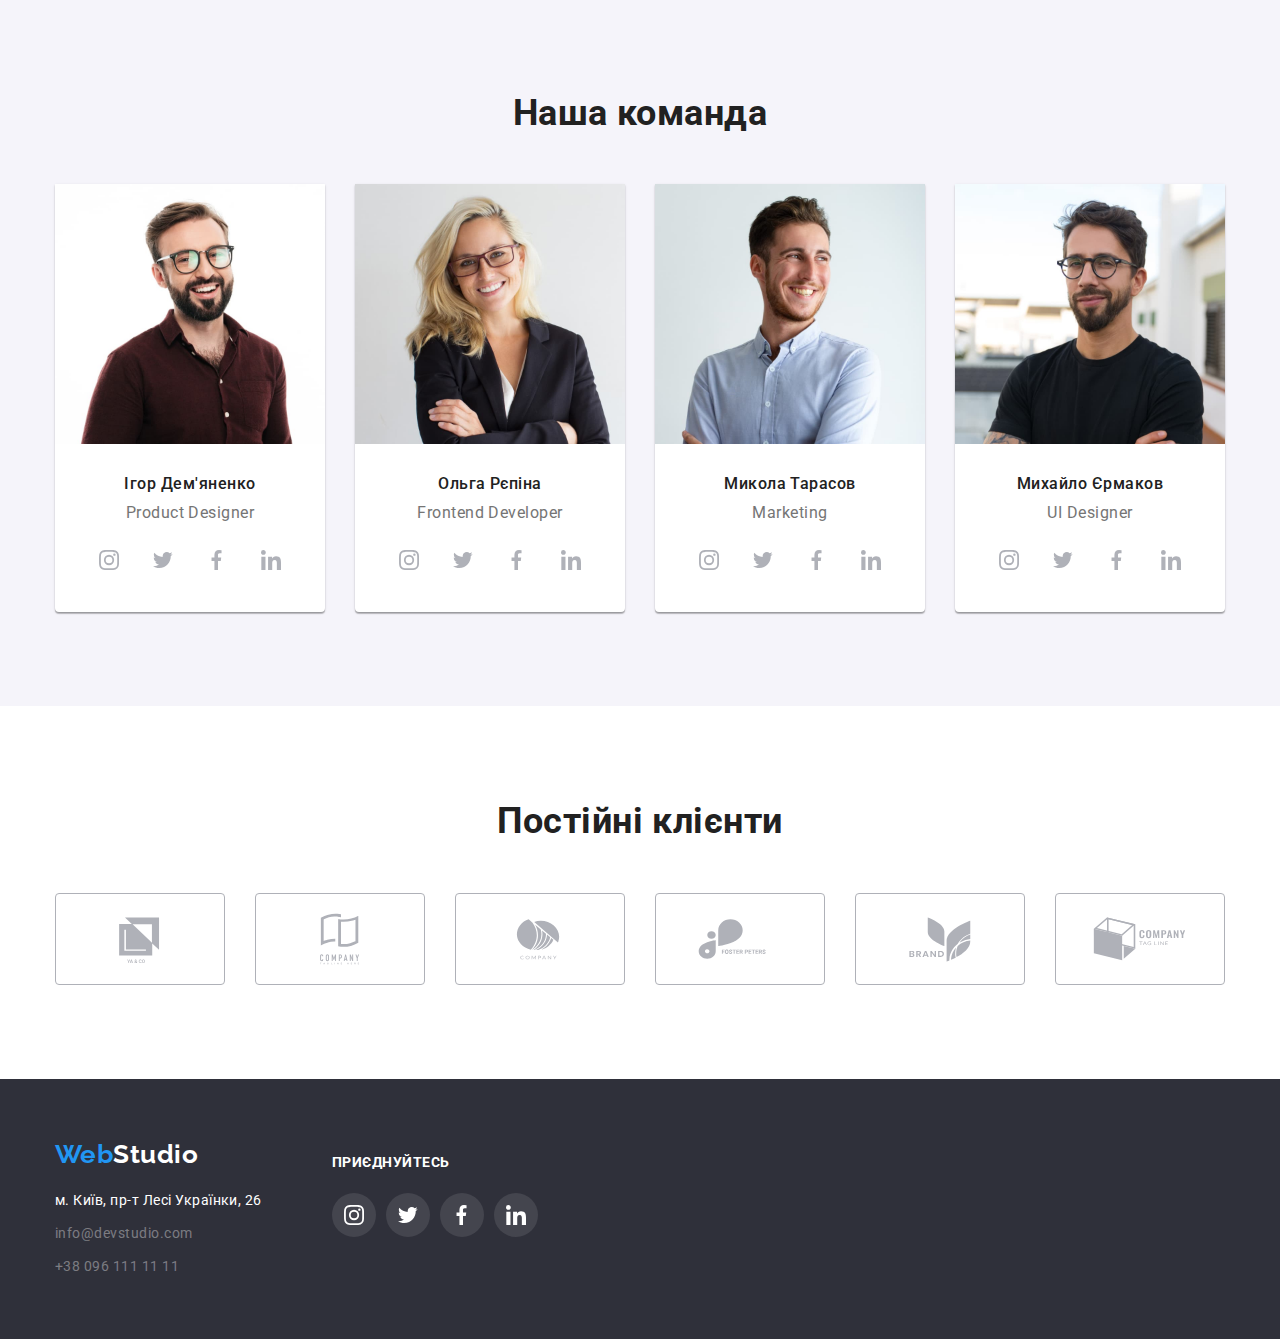
==== commit 9770d2f4: "fix sizes" ====
--- a/index.html
+++ b/index.html
@@ -177,21 +177,21 @@
 
                 <li class="item-network">
                   <a href="" class="it-network">
-                    <svg class="logo-network" width="20px" height="16px">
+                    <svg class="logo-network" width="20px" height="20px">
                       <use href="./images/icons.svg#icon-twitter2"></use>
                     </svg>
                   </a>
                 </li>
                 <li class="item-network">
                   <a href="" class="it-network">
-                    <svg class="logo-network" width="10px" height="20px">
+                    <svg class="logo-network" width="20px" height="20px">
                       <use href="./images/icons.svg#icon-facebook3"></use>
                     </svg>
                   </a>
                 </li>
                 <li class="item-network">
                   <a href="" class="it-network">
-                    <svg class="logo-network" width="15px" height="20px">
+                    <svg class="logo-network" width="20px" height="20px">
                       <use href="./images/icons.svg#icon-linkedin4"></use>
                     </svg>
                   </a>
@@ -214,21 +214,21 @@
 
                 <li class="item-network">
                   <a href="" class="it-network">
-                    <svg class="logo-network" width="20px" height="16px">
+                    <svg class="logo-network" width="20px" height="20px">
                       <use href="./images/icons.svg#icon-twitter2"></use>
                     </svg>
                   </a>
                 </li>
                 <li class="item-network">
                   <a href="" class="it-network">
-                    <svg class="logo-network" width="10px" height="20px">
+                    <svg class="logo-network" width="20px" height="20px">
                       <use href="./images/icons.svg#icon-facebook3"></use>
                     </svg>
                   </a>
                 </li>
                 <li class="item-network">
                   <a href="" class="it-network">
-                    <svg class="logo-network" width="15px" height="20px">
+                    <svg class="logo-network" width="20px" height="20px">
                       <use href="./images/icons.svg#icon-linkedin4"></use>
                     </svg>
                   </a>
@@ -252,21 +252,21 @@
 
                 <li class="item-network">
                   <a href="" class="it-network">
-                    <svg class="logo-network" width="20px" height="16px">
+                    <svg class="logo-network" width="20px" height="20px">
                       <use href="./images/icons.svg#icon-twitter2"></use>
                     </svg>
                   </a>
                 </li>
                 <li class="item-network">
                   <a href="" class="it-network">
-                    <svg class="logo-network" width="10px" height="20px">
+                    <svg class="logo-network" width="20px" height="20px">
                       <use href="./images/icons.svg#icon-facebook3"></use>
                     </svg>
                   </a>
                 </li>
                 <li class="item-network">
                   <a href="" class="it-network">
-                    <svg class="logo-network" width="15px" height="20px">
+                    <svg class="logo-network" width="20px" height="20px">
                       <use href="./images/icons.svg#icon-linkedin4"></use>
                     </svg>
                   </a>
@@ -292,21 +292,21 @@
 
                 <li class="item-network">
                   <a href="" class="it-network">
-                    <svg class="logo-network" width="20px" height="16px">
+                    <svg class="logo-network" width="20px" height="20px">
                       <use href="./images/icons.svg#icon-twitter2"></use>
                     </svg>
                   </a>
                 </li>
                 <li class="item-network">
                   <a href="" class="it-network">
-                    <svg class="logo-network" width="10px" height="20px">
+                    <svg class="logo-network" width="20px" height="20px">
                       <use href="./images/icons.svg#icon-facebook3"></use>
                     </svg>
                   </a>
                 </li>
                 <li class="item-network">
                   <a href="" class="it-network">
-                    <svg class="logo-network" width="15px" height="20px">
+                    <svg class="logo-network" width="20px" height="20px">
                       <use href="./images/icons.svg#icon-linkedin4"></use>
                     </svg>
                   </a>
@@ -370,11 +370,14 @@
     </main>
     <!--footer-->
     <footer class="footer">
-      <div class="container cont-footer">
-        <ul class="footer-info">
-          <li class="info-address">
-            <p class="logo">Web<span class="logofooter">Studio</span></p>
-            <address class="address">
+      <div class="container foot-address">
+        <div class="cont-footer">
+          <a href="index.html" class="logo">
+            Web<span class="logofooter">Studio</span>
+          </a>
+
+          <div>
+            <address class="address info-address">
               <ul>
                 <li>
                   <p class="addressfooter">м. Київ, пр-т Лесі Українки, 26</p>
@@ -391,45 +394,44 @@
                 </li>
               </ul>
             </address>
-          </li>
-
-          <li>
-            <div>
-              <p class="join">ПРИЄДНУЙТЕСЬ</p>
-              <ul class="footer-network-link">
-                <li class="footer-network">
-                  <a href="" class="foot-logo">
-                    <svg class="footer-logo-network" width="20px" height="20px">
-                      <use href="./images/icons.svg#icon-instagram1"></use>
-                    </svg>
-                  </a>
-                </li>
-
-                <li class="footer-network">
-                  <a href="" class="foot-logo">
-                    <svg class="footer-logo-network" width="20px" height="16px">
-                      <use href="./images/icons.svg#icon-twitter2"></use>
-                    </svg>
-                  </a>
-                </li>
-                <li class="footer-network">
-                  <a href="" class="foot-logo">
-                    <svg class="footer-logo-network" width="10px" height="20px">
-                      <use href="./images/icons.svg#icon-facebook3"></use>
-                    </svg>
-                  </a>
-                </li>
-                <li class="footer-network">
-                  <a href="" class="foot-logo">
-                    <svg class="footer-logo-network" width="15px" height="20px">
-                      <use href="./images/icons.svg#icon-linkedin4"></use>
-                    </svg>
-                  </a>
-                </li>
-              </ul>
-            </div>
-          </li>
-        </ul>
+          </div>
+        </div>
+
+        <div class="foot-network">
+          <p class="join">ПРИЄДНУЙТЕСЬ</p>
+
+          <ul class="footer-network-link">
+            <li class="footer-network">
+              <a href="" class="foot-logo">
+                <svg class="footer-logo-network" width="20px" height="20px">
+                  <use href="./images/icons.svg#icon-instagram1"></use>
+                </svg>
+              </a>
+            </li>
+
+            <li class="footer-network">
+              <a href="" class="foot-logo">
+                <svg class="footer-logo-network" width="20px" height="20px">
+                  <use href="./images/icons.svg#icon-twitter2"></use>
+                </svg>
+              </a>
+            </li>
+            <li class="footer-network">
+              <a href="" class="foot-logo">
+                <svg class="footer-logo-network" width="20px" height="20px">
+                  <use href="./images/icons.svg#icon-facebook3"></use>
+                </svg>
+              </a>
+            </li>
+            <li class="footer-network">
+              <a href="" class="foot-logo">
+                <svg class="footer-logo-network" width="20px" height="20px">
+                  <use href="./images/icons.svg#icon-linkedin4"></use>
+                </svg>
+              </a>
+            </li>
+          </ul>
+        </div>
       </div>
     </footer>
   </body>
--- a/css/styles.css
+++ b/css/styles.css
@@ -80,8 +80,6 @@
 }
 .contact-nav {
   display: flex;
-  align-items: center;
-  justify-content: center;
 }
 
 .site-nav .link.current {
@@ -128,10 +126,12 @@
 .contact {
   color: var(--text-color);
   padding: 32px 0;
+  vertical-align: middle;
 }
 .contact-top {
   fill: currentColor;
   margin-right: 10px;
+  vertical-align: middle;
 }
 
 .footer {
@@ -277,7 +277,7 @@
 }
 .position {
   margin-top: 10px;
-  margin-bottom: 30px;
+  margin-bottom: 16px;
   color: var(--text-color);
   font-size: 16px;
   line-height: 1.19;
@@ -413,9 +413,17 @@
   margin-left: auto;
   margin-right: auto;
 }
+.foot-address {
+  display: flex;
+}
+
 .cont-footer {
   padding-top: 60px;
   padding-bottom: 60px;
+}
+
+.foot-network {
+  padding-top: 72px;
 }
 .contactfooter-tel {
   display: inline-block;
